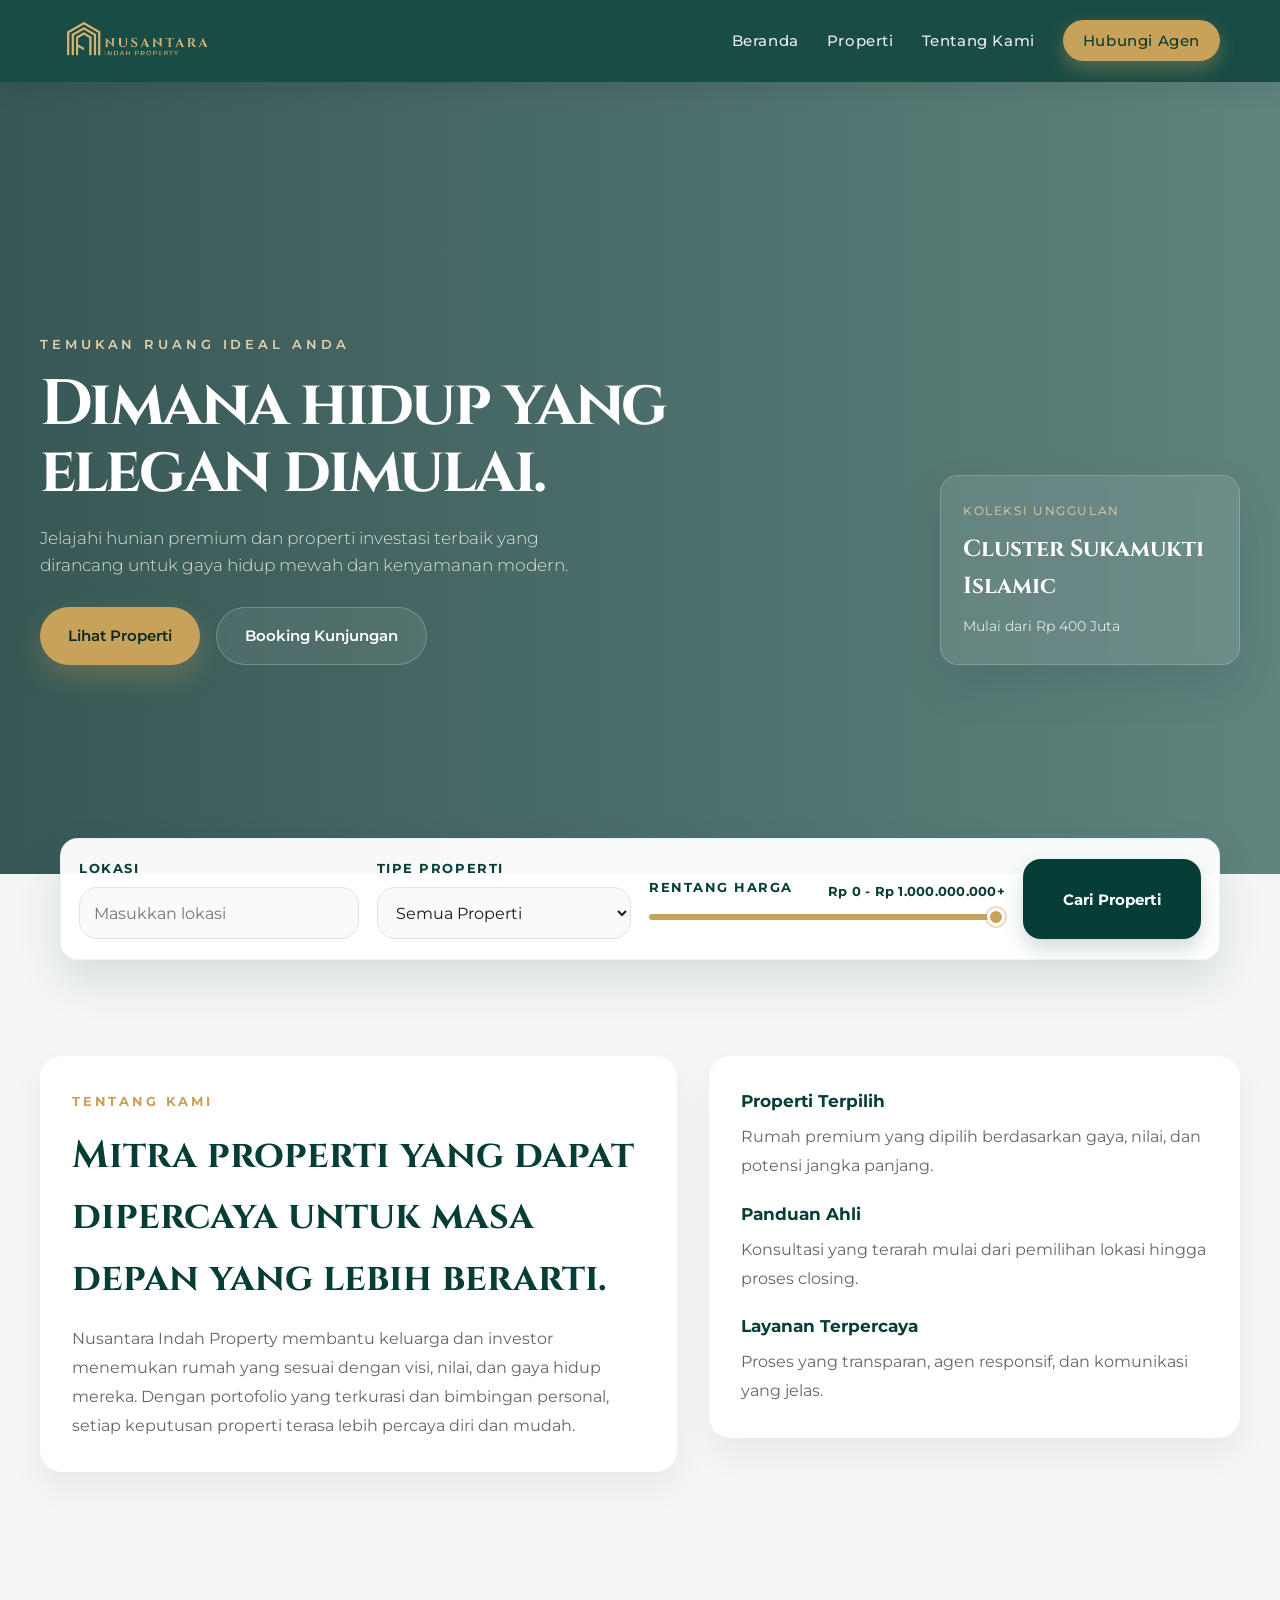
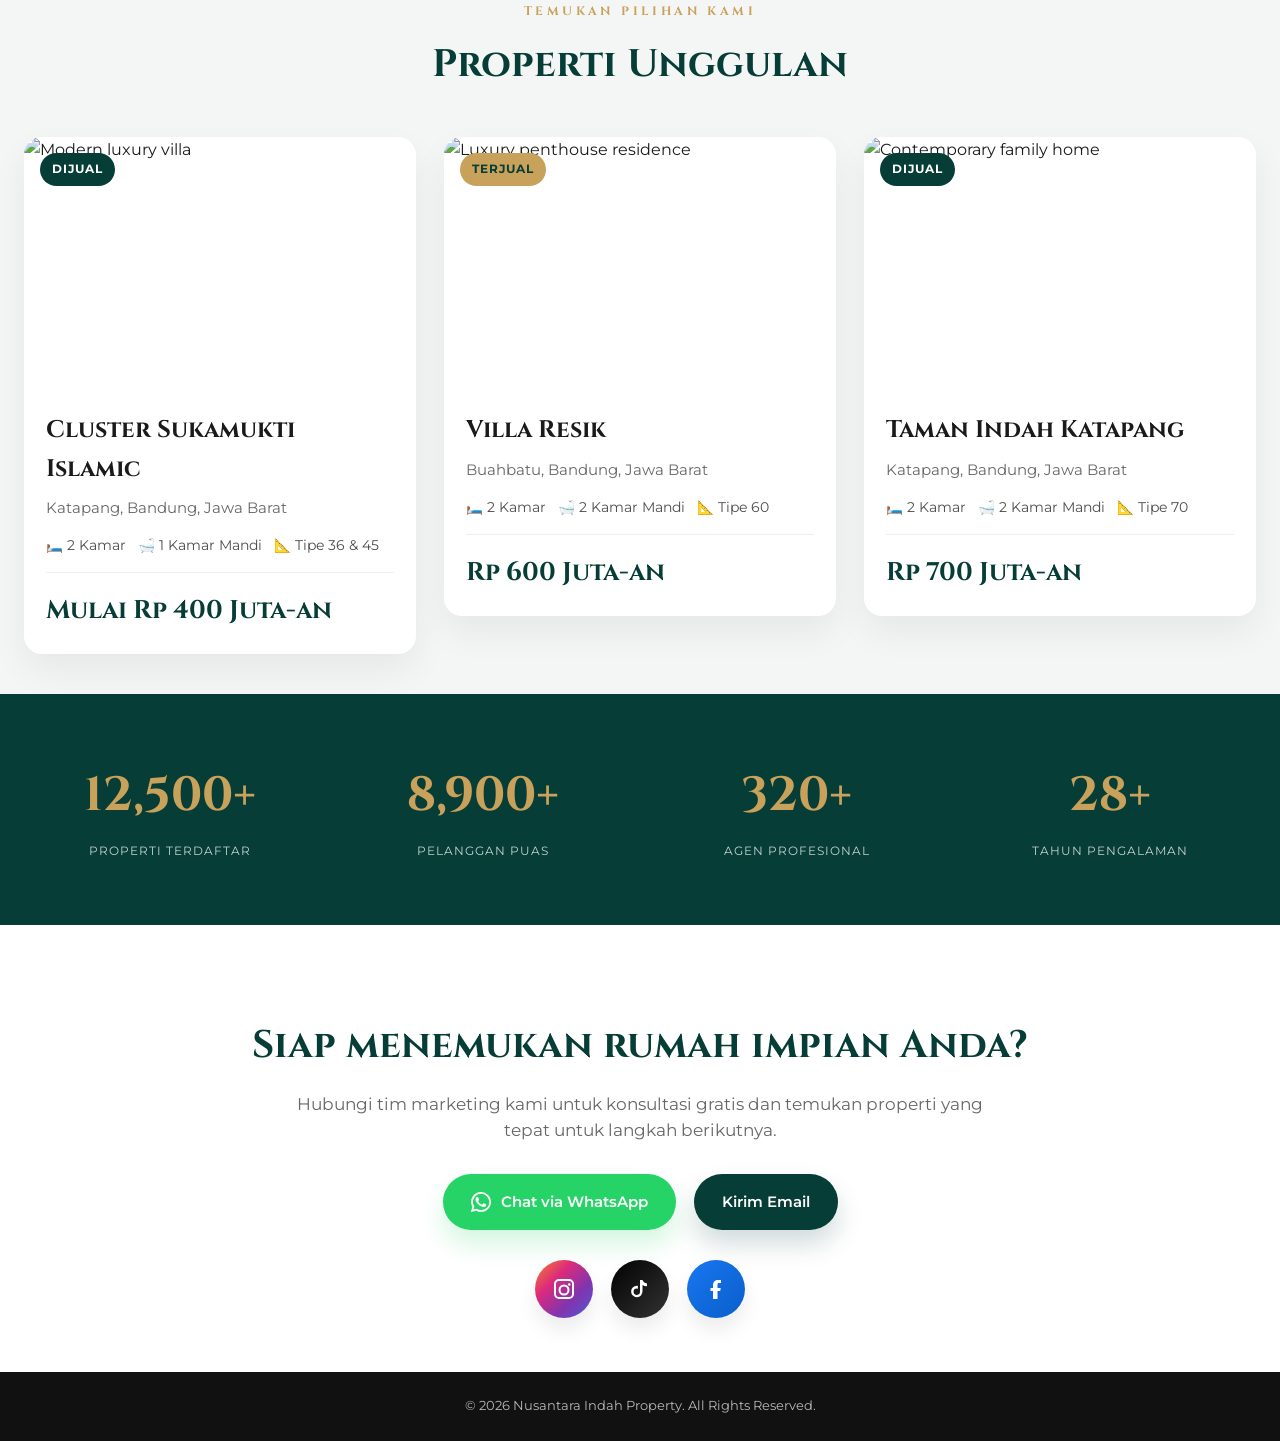
==== index.html @ a28f0937 "update icon logo di bar" ====
<!DOCTYPE html>
<html lang="id">
<head>
    <meta charset="UTF-8">
    <meta name="viewport" content="width=device-width, initial-scale=1.0">
    <meta name="description" content="Nusantara Indah Property menyediakan hunian premium, vila, dan properti investasi yang elegan dan strategis.">
    <title>Nusantara Indah Property</title>
    <link rel="icon" type="image/png" href="images/logo/logo-10.png">
    <link rel="preconnect" href="https://fonts.googleapis.com">
    <link rel="preconnect" href="https://fonts.gstatic.com" crossorigin>
    <link href="https://fonts.googleapis.com/css2?family=Cinzel:wght@500;600;700&family=Montserrat:wght@300;400;500;600;700&display=swap" rel="stylesheet">
    <link rel="stylesheet" href="style.css">
</head>
<body>
    <nav class="navbar">
        <div class="logo-container">
            <a href="index.html" class="nav-logo-link" aria-label="Kembali ke halaman utama">
                <img src="images/logo/logo-06.png" alt="Nusantara Indah Property" class="nav-logo" onerror="this.style.display='none'; document.getElementById('fallback-logo').style.display='inline-block';">
            </a>
            <span id="fallback-logo" class="fallback-logo">NUSANTARA INDAH</span>
        </div>

        <div class="nav-menu">
            <ul class="nav-links">
                <li><a href="#home">Beranda</a></li>
                <li><a href="#catalog">Properti</a></li>
                <li><a href="#about">Tentang Kami</a></li>
                <li><a href="#contact" class="nav-cta">Hubungi Agen</a></li>
            </ul>
        </div>
    </nav>

    <header id="home" class="hero">
        <div class="hero-overlay"></div>
        <div class="hero-inner">
            <div class="hero-content">
                <span class="hero-subtitle">TEMUKAN RUANG IDEAL ANDA</span>
                <h1>Dimana hidup yang elegan dimulai.</h1>
                <p>Jelajahi hunian premium dan properti investasi terbaik yang dirancang untuk gaya hidup mewah dan kenyamanan modern.</p>
                <div class="hero-actions">
                    <a href="#catalog" class="btn-primary">Lihat Properti</a>
                    <a href="#contact" class="btn-secondary">Booking Kunjungan</a>
                </div>
            </div>

            <a class="hero-panel" href="cluster-sukamukti-islamic.html" aria-label="Lihat detail Cluster Sukamukti Islamic">
                <span class="panel-label">Koleksi Unggulan</span>
                <strong>Cluster Sukamukti Islamic</strong>
                <small>Mulai dari Rp 400 Juta</small>
            </a>
        </div>
    </header>

    <div class="search-container">
        <form class="search-box" action="search.html" method="get" aria-label="Form pencarian properti">
            <div class="search-item">
                <label for="location">Lokasi</label>
                <input id="location" name="location" type="text" placeholder="Masukkan lokasi">
            </div>

            <div class="search-item">
                <label for="propertyType">Tipe Properti</label>
                <select id="propertyType" name="propertyType">
                    <option value="Semua Properti">Semua Properti</option>
                    <option value="Cluster Sukamukti Islamic">Cluster Sukamukti Islamic</option>
                    <option value="Villa Resik">Villa Resik</option>
                    <option value="Taman Indah Katapang">Taman Indah Katapang</option>
                </select>
            </div>

            <div class="search-item price-slider-container">
                <div class="price-header">
                    <label for="priceRange">Rentang Harga</label>
                    <span id="price-output">Rp 0 - Rp 1.000.000.000+</span>
                </div>
                <input type="range" id="priceRange" name="maxPrice" min="0" max="1000000000" step="50000000" value="1000000000" class="slider">
            </div>

            <button type="submit" class="btn-search">Cari Properti</button>
        </form>
    </div>

    <section id="about" class="about-section">
        <div class="about-content">
            <div class="about-copy">
                <span class="section-tag">TENTANG KAMI</span>
                <h2>Mitra properti yang dapat dipercaya untuk masa depan yang lebih berarti.</h2>
                <p>Nusantara Indah Property membantu keluarga dan investor menemukan rumah yang sesuai dengan visi, nilai, dan gaya hidup mereka. Dengan portofolio yang terkurasi dan bimbingan personal, setiap keputusan properti terasa lebih percaya diri dan mudah.</p>
            </div>
            <div class="about-points">
                <div>
                    <strong>Properti Terpilih</strong>
                    <p>Rumah premium yang dipilih berdasarkan gaya, nilai, dan potensi jangka panjang.</p>
                </div>
                <div>
                    <strong>Panduan Ahli</strong>
                    <p>Konsultasi yang terarah mulai dari pemilihan lokasi hingga proses closing.</p>
                </div>
                <div>
                    <strong>Layanan Terpercaya</strong>
                    <p>Proses yang transparan, agen responsif, dan komunikasi yang jelas.</p>
                </div>
            </div>
        </div>
    </section>

    <section id="catalog" class="listings-section">
        <div class="section-header">
            <h3>TEMUKAN PILIHAN KAMI</h3>
            <h2>Properti Unggulan</h2>
        </div>

        <div class="property-grid">
            <a class="property-card-link" href="cluster-sukamukti-islamic.html" aria-label="Lihat detail Cluster Sukamukti Islamic">
                <article class="property-card">
                <div class="card-img-wrapper">
                    <span class="badge sale">DIJUAL</span>
                    <img src="https://images.unsplash.com/photo-1600596542815-ffad4c1539a9?auto=format&fit=crop&w=800&q=80" alt="Modern luxury villa">
                </div>
                <div class="card-body">
                    <h4>Cluster Sukamukti Islamic</h4>
                    <p class="location">Katapang, Bandung, Jawa Barat</p>
                    <div class="facilities">
                        <span>🛏️ 2 Kamar</span>
                        <span>🛁 1 Kamar Mandi</span>
                        <span>📐 Tipe 36 &amp; 45</span>
                    </div>
                    <div class="price">Mulai Rp 400 Juta-an</div>
                    </div>
                </article>
            </a>

            <a class="property-card-link" href="villa-resik.html" aria-label="Lihat detail Villa Resik">
                <article class="property-card">
                <div class="card-img-wrapper">
                    <span class="badge rent">TERJUAL</span>
                    <img src="https://images.unsplash.com/photo-1600607687939-ce8a6c25118c?auto=format&fit=crop&w=800&q=80" alt="Luxury penthouse residence">
                </div>
                <div class="card-body">
                    <h4>Villa Resik</h4>
                    <p class="location">Buahbatu, Bandung, Jawa Barat</p>
                    <div class="facilities">
                        <span>🛏️ 2 Kamar</span>
                        <span>🛁 2 Kamar Mandi</span>
                        <span>📐 Tipe 60</span>
                    </div>
                    <div class="price">Rp 600 Juta-an</div>
                    </div>
                </article>
            </a>

            <a class="property-card-link" href="taman-indah-katapang.html" aria-label="Lihat detail Taman Indah Katapang">
                <article class="property-card">
                <div class="card-img-wrapper">
                    <span class="badge sale">DIJUAL</span>
                    <img src="https://images.unsplash.com/photo-1600585154340-be6161a56a0c?auto=format&fit=crop&w=800&q=80" alt="Contemporary family home">
                </div>
                <div class="card-body">
                    <h4>Taman Indah Katapang</h4>
                    <p class="location">Katapang, Bandung, Jawa Barat</p>
                    <div class="facilities">
                        <span>🛏️ 2 Kamar</span>
                        <span>🛁 2 Kamar Mandi</span>
                        <span>📐 Tipe 70</span>
                    </div>
                    <div class="price">Rp 700 Juta-an</div>
                    </div>
                </article>
            </a>
        </div>
    </section>

    <section class="stats-section">
        <div class="stat-box">
            <h2>12,500+</h2>
            <p>Properti Terdaftar</p>
        </div>
        <div class="stat-box">
            <h2>8,900+</h2>
            <p>Pelanggan Puas</p>
        </div>
        <div class="stat-box">
            <h2>320+</h2>
            <p>Agen Profesional</p>
        </div>
        <div class="stat-box">
            <h2>28+</h2>
            <p>Tahun Pengalaman</p>
        </div>
    </section>

    <section id="contact" class="contact-section">
        <h2>Siap menemukan rumah impian Anda?</h2>
        <p>Hubungi tim marketing kami untuk konsultasi gratis dan temukan properti yang tepat untuk langkah berikutnya.</p>
        <div class="contact-buttons">
            <a href="https://wa.me/6285121186505" target="_blank" rel="noreferrer" class="btn-wa"><svg viewBox="0 0 24 24" aria-hidden="true"><path d="M20.5 3.5A11.9 11.9 0 0 0 12 0C5.4 0 .1 5.3.1 11.9c0 2.1.5 4.1 1.5 5.9L0 24l6.3-1.6a11.9 11.9 0 0 0 5.7 1.4h.1c6.6 0 11.9-5.3 11.9-11.9 0-3.2-1.2-6.2-3.5-8.4zM12.1 21.8c-1.8 0-3.5-.5-5-1.4l-.4-.2-3.7.9 1-3.6-.2-.4a9.8 9.8 0 1 1 8.3 4.7zm5.4-7.3c-.3-.2-1.8-.9-2.1-1s-.5-.2-.7.2c-.2.3-.8 1-1 1.2-.2.2-.4.2-.7.1-.3-.2-1.3-.5-2.5-1.6-.9-.8-1.6-1.8-1.8-2.1-.2-.3 0-.5.2-.7l.5-.6c.2-.2.2-.4.3-.6 0-.2 0-.4-.1-.6-.1-.2-.7-1.7-.9-2.3-.2-.6-.5-.5-.7-.5h-.6c-.2 0-.6.1-.9.4-.3.3-1.1 1.1-1.1 2.6 0 1.5 1.1 3 1.2 3.2.2.2 2.2 3.4 5.4 4.8.8.3 1.4.5 1.9.7.8.2 1.5.2 2.1.1.7-.1 1.8-.7 2-1.4.2-.7.2-1.3.1-1.4-.1-.1-.3-.2-.6-.4z"/></svg>Chat via WhatsApp</a>
            <a href="mailto:nusantaraindahproperty@gmail.com" class="btn-email">Kirim Email</a>
        </div>
    </section>

    <section class="social-section" aria-label="Media sosial">
        <div class="social-links">
            <a href="https://www.instagram.com/nusantaraindahproperty" target="_blank" rel="noreferrer" class="social-link instagram" aria-label="Instagram">
                <svg viewBox="0 0 24 24" aria-hidden="true"><path d="M7 2h10a5 5 0 0 1 5 5v10a5 5 0 0 1-5 5H7a5 5 0 0 1-5-5V7a5 5 0 0 1 5-5zm0 2a3 3 0 0 0-3 3v10a3 3 0 0 0 3 3h10a3 3 0 0 0 3-3V7a3 3 0 0 0-3-3H7zm5 3.5A5.5 5.5 0 1 1 6.5 13 5.5 5.5 0 0 1 12 7.5zm0 2A3.5 3.5 0 1 0 15.5 13 3.5 3.5 0 0 0 12 9.5zm5.25-3.25a1.25 1.25 0 1 1-1.25 1.25 1.25 1.25 0 0 1 1.25-1.25z"/></svg>
            </a>
            <a href="https://www.tiktok.com/@nusantaraindahproperty" target="_blank" rel="noreferrer" class="social-link tiktok" aria-label="TikTok">
                <svg viewBox="0 0 24 24" aria-hidden="true"><path d="M14.5 3c.8 2 2.3 3.2 4.5 3.5v2.7a7.4 7.4 0 0 1-4.5-1.3v6.4A5.7 5.7 0 1 1 8.8 8.8c.4 0 .8 0 1.1.1v2.8a3.2 3.2 0 0 0-1.1-.2 3.2 3.2 0 1 0 3.2 3.1V3h2.5z"/></svg>
            </a>
            <a href="https://www.facebook.com/share/1FEMa37atR/?mibextid=wwXIfr" target="_blank" rel="noreferrer" class="social-link facebook" aria-label="Facebook">
                <svg viewBox="0 0 24 24" aria-hidden="true"><path d="M13.5 22v-8h2.7l.5-3h-3.2V7.5c0-.9.3-1.5 1.6-1.5H17V3.1c-.4-.1-1.6-.2-3-.2-3 0-5 1.8-5 5.1V11H6.5v3h2.5v8h4.5z"/></svg>
            </a>
        </div>
    </section>

    <footer>
        <p>&copy; 2026 Nusantara Indah Property. All Rights Reserved.</p>
    </footer>

    <script>
        const priceRange = document.getElementById('priceRange');
        const priceOutput = document.getElementById('price-output');

        const formatRupiah = (value) => new Intl.NumberFormat('id-ID', {
            style: 'currency',
            currency: 'IDR',
            maximumFractionDigits: 0
        }).format(value);

        const updatePriceRange = () => {
            const minValue = Number(priceRange.min);
            const currentValue = Number(priceRange.value);
            priceOutput.textContent = `${formatRupiah(minValue)} - ${formatRupiah(currentValue)}+`;
        };

        priceRange.addEventListener('input', updatePriceRange);
        updatePriceRange();
    </script>
</body>
</html>
---- style.css ----
:root {
    --gold: #c8a15a;
    --gold-soft: #e5d2a8;
    --green: #063d36;
    --green-deep: #022b28;
    --white: #ffffff;
    --off-white: #f4f6f5;
    --black: #1a1a1a;
    --gray: #666666;
    --control-radius: 18px;
    --shadow-soft: 0 20px 45px rgba(6, 61, 54, 0.12);
}

* {
    margin: 0;
    padding: 0;
    box-sizing: border-box;
    scroll-behavior: smooth;
}

body {
    font-family: 'Montserrat', sans-serif;
    background: var(--off-white);
    color: var(--black);
    line-height: 1.6;
}

img {
    max-width: 100%;
    display: block;
}

a {
    text-decoration: none;
}

h1, h2, h3, h4 {
    font-family: 'Cinzel', serif;
}

.navbar {
    position: sticky;
    top: 0;
    z-index: 1000;
    display: flex;
    align-items: center;
    justify-content: space-between;
    padding: 18px 60px;
    background: rgba(6, 61, 54, 0.92);
    backdrop-filter: blur(10px);
    box-shadow: 0 8px 24px rgba(0, 0, 0, 0.08);
}

.logo-container {
    display: flex;
    align-items: center;
    gap: 12px;
}

.nav-logo-link {
    display: inline-flex;
    align-items: center;
    border-radius: 8px;
    transition: opacity 0.25s ease, transform 0.25s ease;
}

.nav-logo-link:hover,
.nav-logo-link:focus-visible {
    opacity: 0.86;
    transform: translateY(-1px);
}

.nav-logo {
    height: 46px;
    width: auto;
    object-fit: contain;
}

.fallback-logo {
    display: none;
    color: var(--gold);
    font-family: 'Cinzel', serif;
    font-weight: 700;
    font-size: 20px;
    letter-spacing: 0.08em;
}

.nav-links {
    display: flex;
    align-items: center;
    gap: 28px;
    list-style: none;
}

.nav-links a {
    color: rgba(255, 255, 255, 0.9);
    font-size: 15px;
    font-weight: 500;
    letter-spacing: 0.04em;
    transition: color 0.25s ease;
}

.nav-links a:hover {
    color: var(--gold-soft);
}

.nav-cta {
    padding: 11px 20px;
    border-radius: 999px;
    background: var(--gold);
    color: var(--green) !important;
    font-weight: 700;
    box-shadow: 0 8px 18px rgba(200, 161, 90, 0.35);
}

.hero {
    position: relative;
    min-height: 88vh;
    display: flex;
    align-items: center;
    justify-content: center;
    background-image: url('https://images.unsplash.com/photo-1600585154340-be6161a56a0c?auto=format&fit=crop&w=2000&q=80');
    background-size: cover;
    background-position: center;
}

.hero-overlay {
    position: absolute;
    inset: 0;
    background: linear-gradient(90deg, rgba(2, 43, 40, 0.78) 0%, rgba(6, 61, 54, 0.62) 100%);
}

.hero-inner {
    position: relative;
    z-index: 1;
    width: min(1200px, calc(100% - 40px));
    display: grid;
    grid-template-columns: 1.4fr 0.6fr;
    gap: 32px;
    align-items: end;
    padding: 90px 0 50px;
}

.hero-content {
    color: var(--white);
    max-width: 680px;
    text-align: left;
}

.hero-subtitle {
    display: inline-block;
    margin-bottom: 18px;
    color: var(--gold-soft);
    font-size: 13px;
    letter-spacing: 0.3em;
    font-weight: 600;
}

.hero-content h1 {
    margin-bottom: 18px;
    font-size: clamp(2.9rem, 5vw, 5rem);
    line-height: 1.05;
    letter-spacing: -0.04em;
}

.hero-content p {
    max-width: 570px;
    color: rgba(255, 255, 255, 0.8);
    font-size: 1.06rem;
    font-weight: 300;
}

.hero-actions {
    display: flex;
    flex-wrap: wrap;
    gap: 16px;
    margin-top: 28px;
}

.btn-primary,
.btn-secondary,
.btn-search,
.btn-wa,
.btn-email {
    display: inline-flex;
    align-items: center;
    justify-content: center;
    border-radius: 999px;
    font-weight: 600;
    transition: transform 0.25s ease, box-shadow 0.25s ease, background 0.25s ease;
}

.btn-primary,
.btn-secondary {
    padding: 16px 28px;
    font-size: 0.96rem;
}

.btn-primary {
    background: var(--gold);
    color: var(--green-deep);
    box-shadow: 0 12px 28px rgba(200, 161, 90, 0.28);
}

.btn-secondary {
    background: rgba(255, 255, 255, 0.08);
    color: var(--white);
    border: 1px solid rgba(255, 255, 255, 0.22);
}

.btn-primary:hover,
.btn-secondary:hover,
.btn-search:hover,
.btn-wa:hover,
.btn-email:hover {
    transform: translateY(-2px);
}

.hero-panel {
    justify-self: end;
    width: min(100%, 300px);
    padding: 26px 22px;
    border: 1px solid rgba(255, 255, 255, 0.18);
    background: rgba(255, 255, 255, 0.09);
    backdrop-filter: blur(8px);
    border-radius: 18px;
    color: var(--white);
    box-shadow: var(--shadow-soft);
    transition: transform 0.25s ease, background 0.25s ease, border-color 0.25s ease;
}

.hero-panel:hover,
.hero-panel:focus-visible {
    transform: translateY(-4px);
    background: rgba(255, 255, 255, 0.15);
    border-color: rgba(229, 210, 168, 0.55);
}

.panel-label {
    display: block;
    margin-bottom: 10px;
    color: var(--gold-soft);
    letter-spacing: 0.14em;
    font-size: 0.72rem;
    text-transform: uppercase;
}

.hero-panel strong {
    display: block;
    font-size: 1.45rem;
    margin-bottom: 8px;
    font-family: 'Cinzel', serif;
}

.hero-panel small {
    color: rgba(255, 255, 255, 0.8);
    font-size: 0.9rem;
}

.search-container {
    position: relative;
    z-index: 20;
    max-width: 1200px;
    margin: -36px auto 0;
    padding: 0 20px;
}

.search-box {
    display: grid;
    grid-template-columns: minmax(0, 1.1fr) minmax(0, 1fr) minmax(0, 1.4fr) minmax(150px, 0.7fr);
    gap: 18px;
    align-items: stretch;
    width: 100%;
    padding: 20px 18px;
    background: rgba(255, 255, 255, 0.96);
    border: 1px solid rgba(6, 61, 54, 0.06);
    border-radius: var(--control-radius);
    box-shadow: var(--shadow-soft);
}

.about-section {
    padding: 96px 24px 30px;
}

.about-content {
    max-width: 1200px;
    margin: 0 auto;
    display: grid;
    grid-template-columns: 1.2fr 1fr;
    gap: 32px;
    align-items: start;
}

.about-copy,
.about-points {
    background: var(--white);
    border-radius: 22px;
    box-shadow: 0 16px 36px rgba(17, 17, 17, 0.05);
    padding: 32px;
}

.section-tag {
    display: inline-block;
    margin-bottom: 12px;
    color: var(--gold);
    font-size: 0.8rem;
    font-weight: 700;
    letter-spacing: 0.22em;
}

.about-copy h2 {
    color: var(--green);
    font-size: clamp(2rem, 3vw, 3rem);
    margin-bottom: 16px;
}

.about-copy p,
.about-points p {
    color: var(--gray);
    line-height: 1.8;
}

.about-points {
    display: grid;
    gap: 20px;
}

.about-points strong {
    display: block;
    margin-bottom: 8px;
    color: var(--green);
    font-size: 1.05rem;
}

.search-item {
    min-width: 0;
    width: 100%;
    display: flex;
    flex-direction: column;
    justify-content: flex-end;
}

.search-item label {
    display: block;
    margin-bottom: 8px;
    color: var(--green);
    font-size: 0.8rem;
    font-weight: 700;
    letter-spacing: 0.12em;
    text-transform: uppercase;
}

.search-item input,
.search-item select {
    width: 100%;
    height: 52px;
    padding: 14px 14px;
    border: 1px solid #dfe5e4;
    border-radius: var(--control-radius);
    background: #fafafa;
    font-family: 'Montserrat', sans-serif;
    font-size: 1rem;
    color: var(--black);
    outline: none;
    transition: border-color 0.2s ease, box-shadow 0.2s ease;
}

.search-item input:focus,
.search-item select:focus {
    border-color: rgba(6, 61, 54, 0.5);
    box-shadow: 0 0 0 4px rgba(6, 61, 54, 0.06);
}

.btn-search {
    border: none;
    align-self: stretch;
    min-height: 52px;
    height: 100%;
    width: 100%;
    padding: 15px 24px;
    font-family: 'Montserrat', sans-serif;
    font-size: 0.95rem;
    font-weight: 700;
    border-radius: var(--control-radius);
    background: var(--green);
    color: var(--white);
    cursor: pointer;
    box-shadow: 0 10px 20px rgba(6, 61, 54, 0.18);
}

.price-slider-container {
    display: flex;
    flex-direction: column;
    justify-content: center;
}

.price-header {
    display: flex;
    align-items: center;
    justify-content: space-between;
    gap: 14px;
    margin-bottom: 8px;
}

#price-output {
    color: var(--green);
    font-size: 0.8rem;
    font-weight: 700;
    letter-spacing: 0.02em;
}

.search-item input.slider {
    -webkit-appearance: none;
    appearance: none;
    width: 100%;
    height: 6px;
    padding: 0;
    border: 0;
    border-radius: 999px;
    background: linear-gradient(90deg, var(--gold) 0%, var(--gold) 100%);
    outline: none;
}

.slider::-webkit-slider-thumb {
    -webkit-appearance: none;
    appearance: none;
    width: 18px;
    height: 18px;
    border-radius: 50%;
    background: var(--gold);
    border: 3px solid var(--white);
    box-shadow: 0 0 0 2px rgba(200, 161, 90, 0.35);
    cursor: pointer;
}

.listings-section {
    max-width: 1280px;
    margin: 0 auto;
    padding: 100px 24px 40px;
}

.section-header {
    text-align: center;
    margin-bottom: 42px;
}

.section-header h3 {
    margin-bottom: 12px;
    color: var(--gold);
    font-size: 0.76rem;
    letter-spacing: 0.28em;
}

.section-header h2 {
    color: var(--green);
    font-size: clamp(2rem, 3vw, 3rem);
}

.property-grid {
    display: grid;
    grid-template-columns: repeat(auto-fit, minmax(300px, 1fr));
    gap: 28px;
}

.property-card-link {
    display: block;
    color: inherit;
}

.property-card {
    overflow: hidden;
    background: var(--white);
    border-radius: 18px;
    box-shadow: 0 16px 36px rgba(17, 17, 17, 0.06);
    transition: transform 0.25s ease, box-shadow 0.25s ease;
}

.property-card:hover {
    transform: translateY(-6px);
    box-shadow: 0 24px 42px rgba(17, 17, 17, 0.1);
}

.card-img-wrapper {
    position: relative;
    height: 250px;
}

.card-img-wrapper img {
    width: 100%;
    height: 100%;
    object-fit: cover;
}

.badge {
    position: absolute;
    top: 16px;
    left: 16px;
    z-index: 2;
    padding: 7px 12px;
    border-radius: 999px;
    font-size: 0.72rem;
    font-weight: 700;
    letter-spacing: 0.09em;
    text-transform: uppercase;
}

.badge.sale {
    background: var(--green);
    color: var(--white);
}

.badge.rent {
    background: var(--gold);
    color: var(--green);
}

.card-body {
    padding: 24px 22px 22px;
}

.card-body h4 {
    margin-bottom: 8px;
    font-size: 1.5rem;
    color: var(--black);
}

.location {
    margin-bottom: 14px;
    color: var(--gray);
    font-size: 0.95rem;
}

.detail-location a {
    color: var(--green);
    font-weight: 600;
    text-decoration: underline;
    text-underline-offset: 3px;
}

.detail-actions .secondary {
    display: none;
}

.detail-back-top {
    display: inline-flex;
    align-items: center;
    margin-bottom: 28px;
    padding: 10px 16px;
    border: 1px solid rgba(6, 61, 54, 0.18);
    border-radius: var(--control-radius);
    color: var(--green);
    font-size: 0.84rem;
    font-weight: 700;
    transition: background 0.25s ease, color 0.25s ease, transform 0.25s ease;
}

.detail-back-top:hover,
.detail-back-top:focus-visible {
    background: var(--green);
    color: var(--white);
    transform: translateY(-2px);
}

.facilities {
    display: flex;
    flex-wrap: wrap;
    gap: 12px;
    padding-bottom: 16px;
    border-bottom: 1px solid #edf0ef;
    margin-bottom: 18px;
    color: #4d4d4d;
    font-size: 0.86rem;
}

.price {
    font-family: 'Cinzel', serif;
    font-size: 1.6rem;
    color: var(--green);
    font-weight: 700;
}

.price small {
    font-family: 'Montserrat', sans-serif;
    font-size: 0.75rem;
    font-weight: 500;
    color: var(--gray);
}

.stats-section {
    display: grid;
    grid-template-columns: repeat(auto-fit, minmax(180px, 1fr));
    gap: 22px;
    background: var(--green);
    color: var(--white);
    padding: 64px 24px;
    text-align: center;
}

.stat-box h2 {
    margin-bottom: 6px;
    color: var(--gold);
    font-size: clamp(2rem, 4vw, 3rem);
}

.stat-box p {
    color: rgba(255, 255, 255, 0.76);
    text-transform: uppercase;
    letter-spacing: 0.08em;
    font-size: 0.78rem;
}

.contact-section {
    background: var(--white);
    padding: 90px 24px 30px;
    text-align: center;
}

.contact-section h2 {
    margin-bottom: 14px;
    color: var(--green);
    font-size: clamp(2rem, 3vw, 3rem);
}

.contact-section p {
    max-width: 700px;
    margin: 0 auto 30px;
    color: var(--gray);
    font-size: 1.04rem;
}

.contact-buttons {
    display: flex;
    justify-content: center;
    flex-wrap: wrap;
    gap: 18px;
}

.btn-wa,
.btn-email {
    padding: 16px 28px;
    font-size: 0.96rem;
    color: var(--white);
}

.btn-wa {
    gap: 10px;
    background: #25d366 !important;
    border-radius: 999px;
    padding: 16px 28px;
}

.btn-wa svg {
    width: 20px;
    height: 20px;
    fill: currentColor;
    flex: 0 0 auto;
}

.btn-wa {
    background: #25d366;
    box-shadow: 0 14px 26px rgba(37, 211, 102, 0.2);
}

.btn-email {
    background: var(--green);
    box-shadow: 0 14px 26px rgba(6, 61, 54, 0.18);
}

.social-section {
    background: var(--white);
    padding: 0 24px 54px;
}

.social-links {
    display: flex;
    justify-content: center;
    align-items: center;
    gap: 18px;
    flex-wrap: wrap;
}

.social-link {
    display: inline-flex;
    align-items: center;
    justify-content: center;
    width: 58px;
    height: 58px;
    border-radius: 50%;
    color: var(--white);
    transition: transform 0.25s ease, box-shadow 0.25s ease;
    box-shadow: 0 12px 20px rgba(17, 17, 17, 0.08);
}

.social-link:hover {
    transform: translateY(-2px);
}

.social-link svg {
    width: 24px;
    height: 24px;
    fill: currentColor;
}

.social-link.instagram {
    background: linear-gradient(135deg, #f58529, #dd2a7b, #8134af, #515bd4);
}

.social-link.tiktok {
    background: linear-gradient(135deg, #010101, #333333);
}

.social-link.facebook {
    background: linear-gradient(135deg, #1877f2, #0a5ec9);
}

footer {
    background: #111111;
    color: rgba(255, 255, 255, 0.7);
    text-align: center;
    padding: 24px 20px;
    font-size: 0.8rem;
}

@media (max-width: 900px) {
    .navbar {
        padding: 16px 24px;
    }

    .nav-links {
        gap: 18px;
    }

    .hero-inner,
    .about-content {
        grid-template-columns: 1fr;
        align-items: center;
        text-align: center;
    }

    .hero-content,
    .about-copy {
        text-align: center;
        margin: 0 auto;
    }

    .hero-content p {
        margin: 0 auto;
    }

    .hero-actions {
        justify-content: center;
    }

    .hero-panel {
        justify-self: center;
    }

    .search-box {
        grid-template-columns: repeat(2, minmax(0, 1fr));
    }

    .search-box .btn-search {
        grid-column: 1 / -1;
    }
}

@media (max-width: 620px) {
    .navbar {
        flex-direction: column;
        gap: 14px;
        padding-top: 18px;
        padding-bottom: 18px;
    }

    .nav-links {
        flex-wrap: wrap;
        justify-content: center;
    }

    .hero {
        min-height: 78vh;
    }

    .hero-content h1 {
        line-height: 1.12;
    }

    .search-box {
        grid-template-columns: 1fr;
    }

    .contact-buttons {
        flex-direction: column;
        align-items: center;
    }

    .btn-wa,
    .btn-email,
    .btn-primary,
    .btn-secondary,
    .btn-search {
        width: 100%;
    }
}
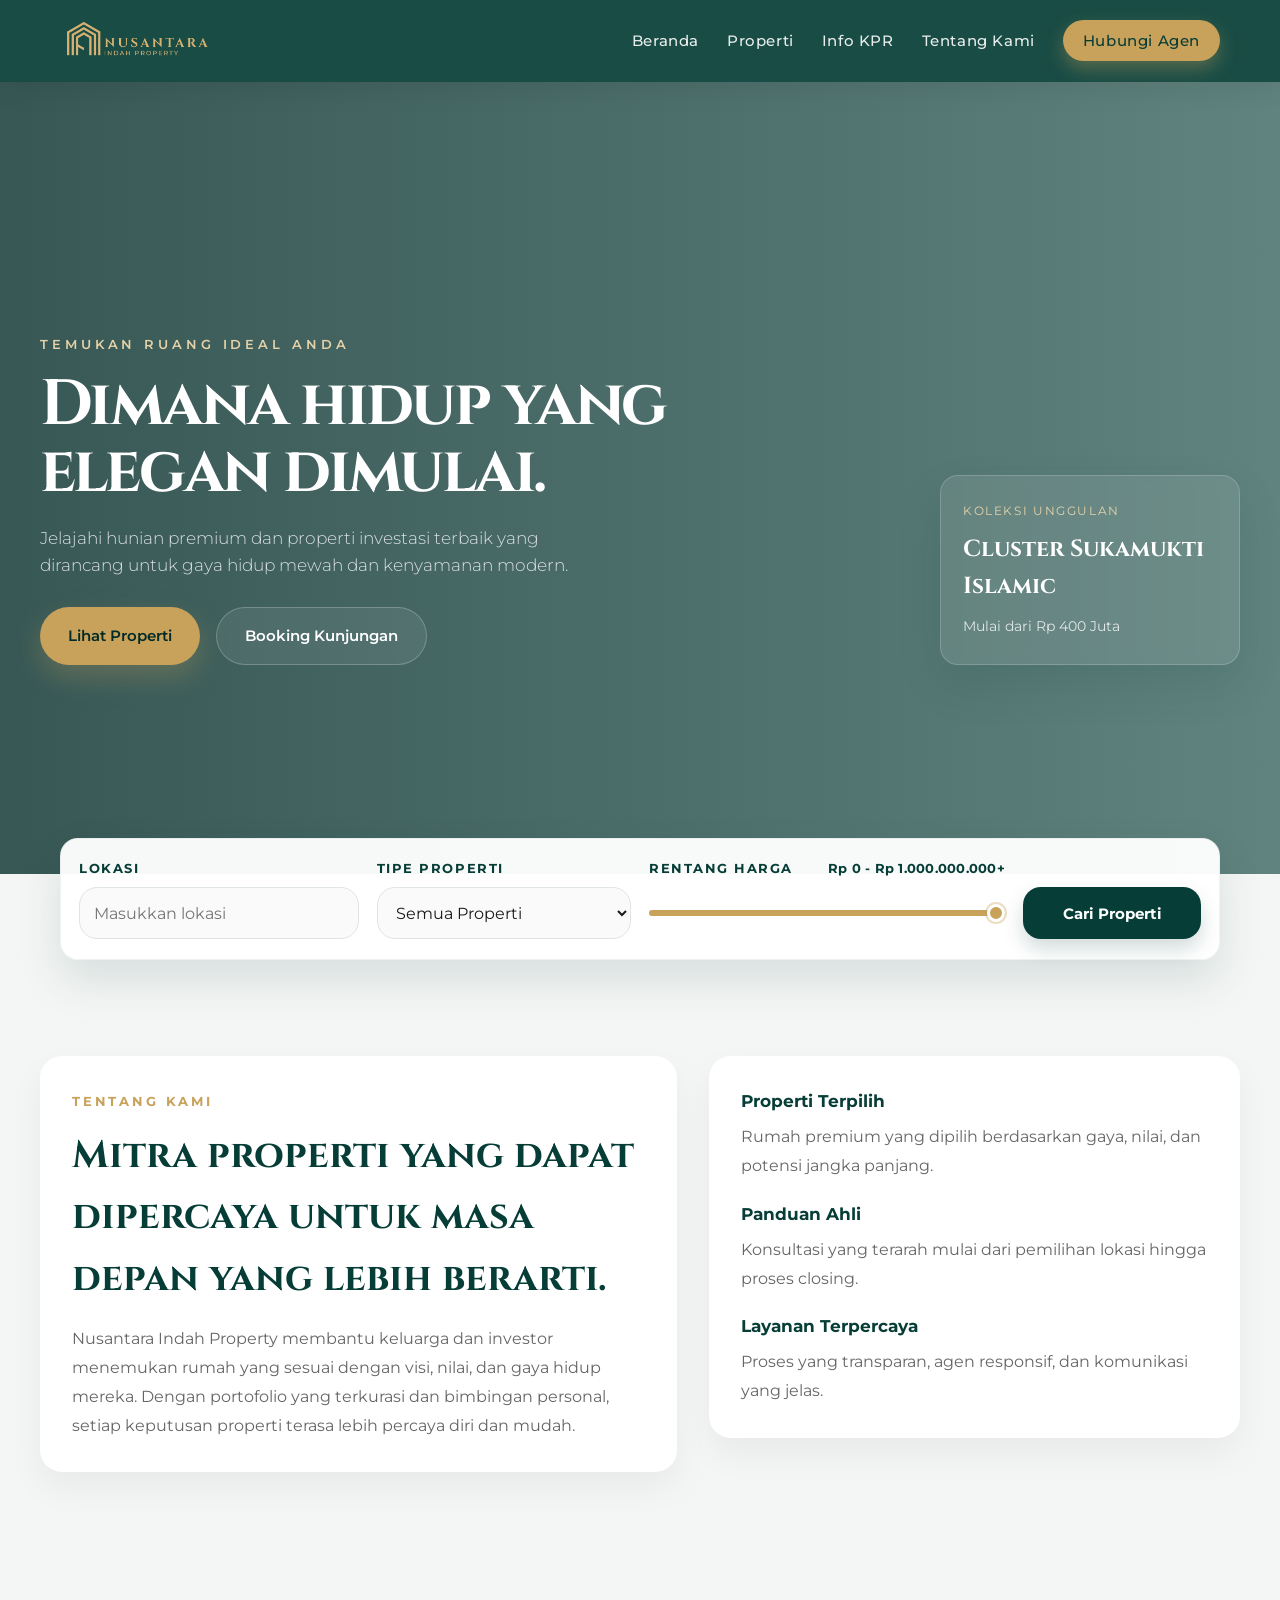
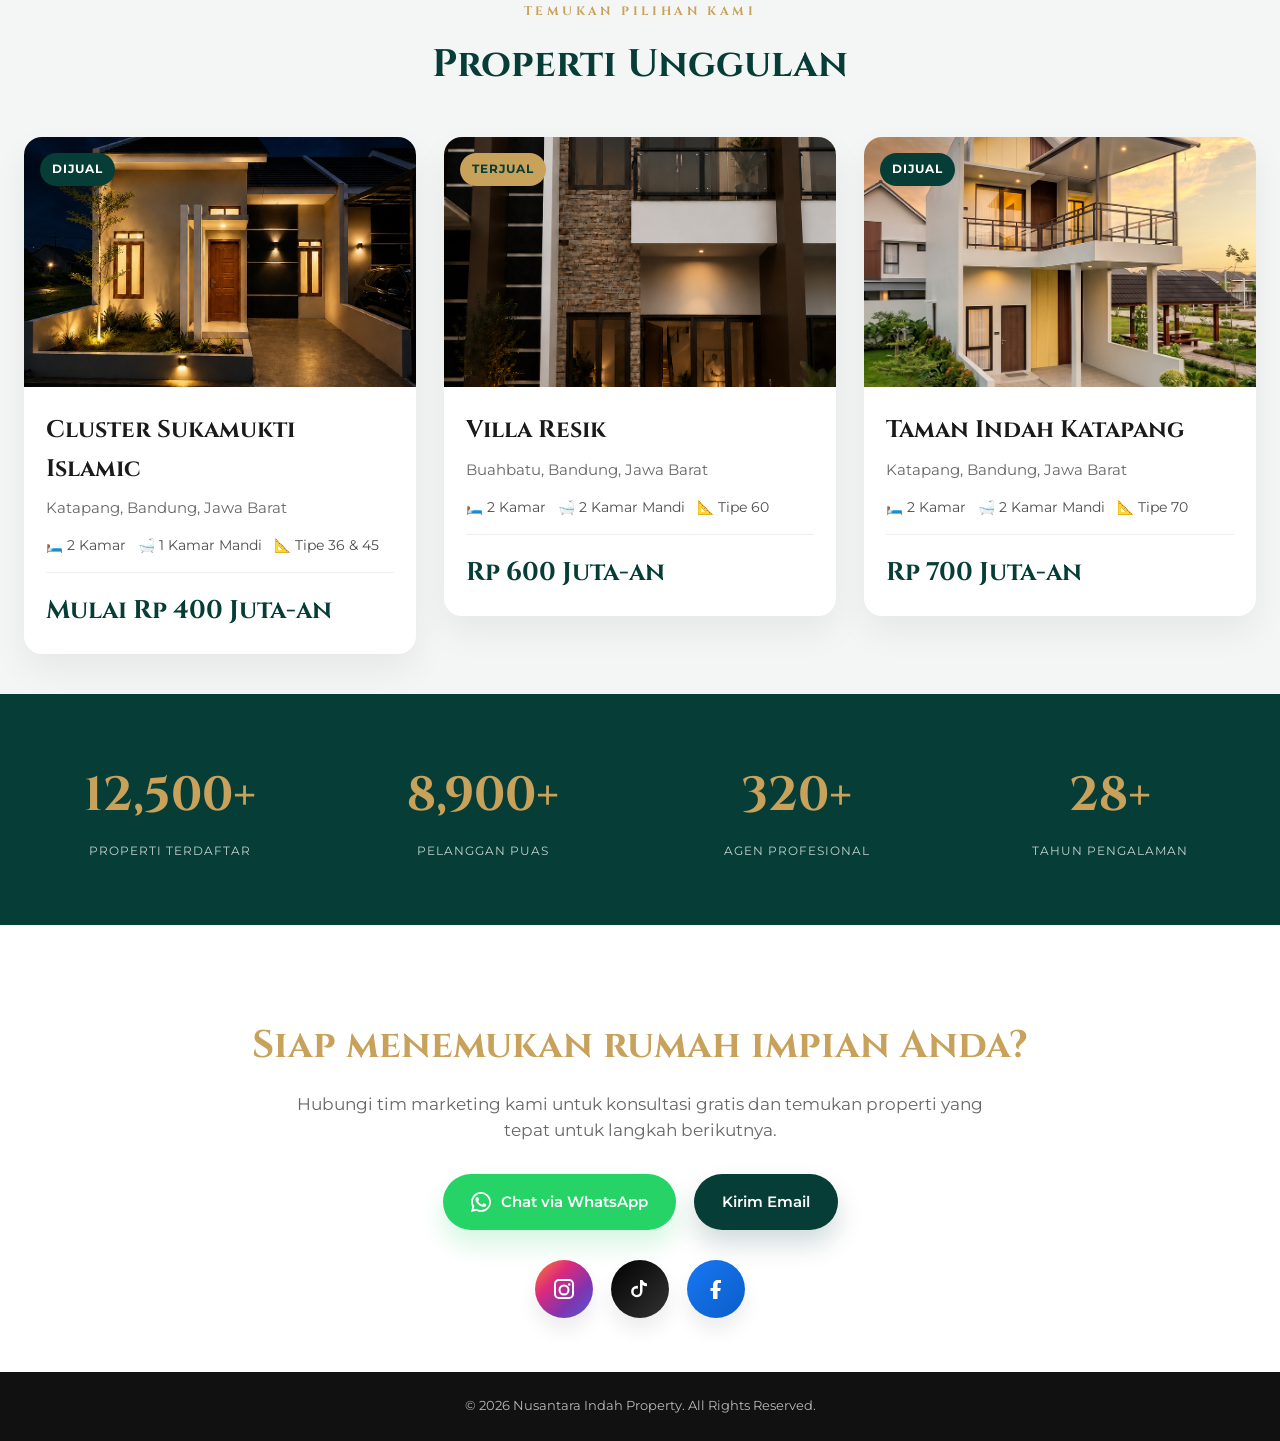
==== commit f1c7abcd: "big update" ====
--- a/index.html
+++ b/index.html
@@ -4,8 +4,14 @@
     <meta charset="UTF-8">
     <meta name="viewport" content="width=device-width, initial-scale=1.0">
     <meta name="description" content="Nusantara Indah Property menyediakan hunian premium, vila, dan properti investasi yang elegan dan strategis.">
+    <meta property="og:title" content="Nusantara Indah Property">
+    <meta property="og:description" content="Nusantara Indah Property menyediakan hunian premium, vila, dan properti investasi yang elegan dan strategis.">
+    <meta property="og:image" content="https://images.unsplash.com/photo-1600585154340-be6161a56a0c?auto=format&fit=crop&w=1200&q=80">
+    <meta property="og:type" content="website">
     <title>Nusantara Indah Property</title>
-    <link rel="icon" type="image/png" href="images/logo/logo-10.png">
+    <link rel="icon" type="image/png" sizes="32x32" href="images/logo/logo-10-32.png?v=4">
+    <link rel="icon" type="image/png" sizes="512x512" href="images/logo/logo-10.png?v=4">
+    <link rel="apple-touch-icon" sizes="180x180" href="images/logo/logo-10-180.png?v=4">
     <link rel="preconnect" href="https://fonts.googleapis.com">
     <link rel="preconnect" href="https://fonts.gstatic.com" crossorigin>
     <link href="https://fonts.googleapis.com/css2?family=Cinzel:wght@500;600;700&family=Montserrat:wght@300;400;500;600;700&display=swap" rel="stylesheet">
@@ -24,6 +30,7 @@
             <ul class="nav-links">
                 <li><a href="#home">Beranda</a></li>
                 <li><a href="#catalog">Properti</a></li>
+                <li><a href="kpr.html">Info KPR</a></li>
                 <li><a href="#about">Tentang Kami</a></li>
                 <li><a href="#contact" class="nav-cta">Hubungi Agen</a></li>
             </ul>
@@ -115,7 +122,7 @@
                 <article class="property-card">
                 <div class="card-img-wrapper">
                     <span class="badge sale">DIJUAL</span>
-                    <img src="https://images.unsplash.com/photo-1600596542815-ffad4c1539a9?auto=format&fit=crop&w=800&q=80" alt="Modern luxury villa">
+                    <img src="images/Cluster-Sukamukti-Islamic-type36/Area-luar-depan-rumah.jpeg" alt="Tampak depan Cluster Sukamukti Islamic">
                 </div>
                 <div class="card-body">
                     <h4>Cluster Sukamukti Islamic</h4>
@@ -134,7 +141,7 @@
                 <article class="property-card">
                 <div class="card-img-wrapper">
                     <span class="badge rent">TERJUAL</span>
-                    <img src="https://images.unsplash.com/photo-1600607687939-ce8a6c25118c?auto=format&fit=crop&w=800&q=80" alt="Luxury penthouse residence">
+                    <img src="images/villa-resik/tampak-depan-rumah.png" alt="Tampak Depan Villa Resik">
                 </div>
                 <div class="card-body">
                     <h4>Villa Resik</h4>
@@ -149,11 +156,11 @@
                 </article>
             </a>
 
-            <a class="property-card-link" href="taman-indah-katapang.html" aria-label="Lihat detail Taman Indah Katapang">
+            <a class="property-card-link" href="taman-katapang-indah.html" aria-label="Lihat detail Taman Indah Katapang">
                 <article class="property-card">
                 <div class="card-img-wrapper">
                     <span class="badge sale">DIJUAL</span>
-                    <img src="https://images.unsplash.com/photo-1600585154340-be6161a56a0c?auto=format&fit=crop&w=800&q=80" alt="Contemporary family home">
+                    <img src="images/taman-katapang-indah/rumah-tampak-depan.png" alt="Rumah tampak depan Taman Indah Katapang">
                 </div>
                 <div class="card-body">
                     <h4>Taman Indah Katapang</h4>
--- a/style.css
+++ b/style.css
@@ -16,6 +16,10 @@
     padding: 0;
     box-sizing: border-box;
     scroll-behavior: smooth;
+}
+
+[id] {
+    scroll-margin-top: 90px;
 }
 
 body {
@@ -373,9 +377,8 @@
 
 .btn-search {
     border: none;
-    align-self: stretch;
-    min-height: 52px;
-    height: 100%;
+    align-self: flex-end;
+    height: 52px;
     width: 100%;
     padding: 15px 24px;
     font-family: 'Montserrat', sans-serif;
@@ -391,7 +394,7 @@
 .price-slider-container {
     display: flex;
     flex-direction: column;
-    justify-content: center;
+    justify-content: flex-end;
 }
 
 .price-header {
@@ -400,6 +403,10 @@
     justify-content: space-between;
     gap: 14px;
     margin-bottom: 8px;
+}
+
+.price-header label {
+    margin-bottom: 0;
 }
 
 #price-output {
@@ -419,6 +426,7 @@
     border-radius: 999px;
     background: linear-gradient(90deg, var(--gold) 0%, var(--gold) 100%);
     outline: none;
+    margin: 23px 0;
 }
 
 .slider::-webkit-slider-thumb {
@@ -617,7 +625,7 @@
 
 .contact-section h2 {
     margin-bottom: 14px;
-    color: var(--green);
+    color: var(--gold);
     font-size: clamp(2rem, 3vw, 3rem);
 }
 
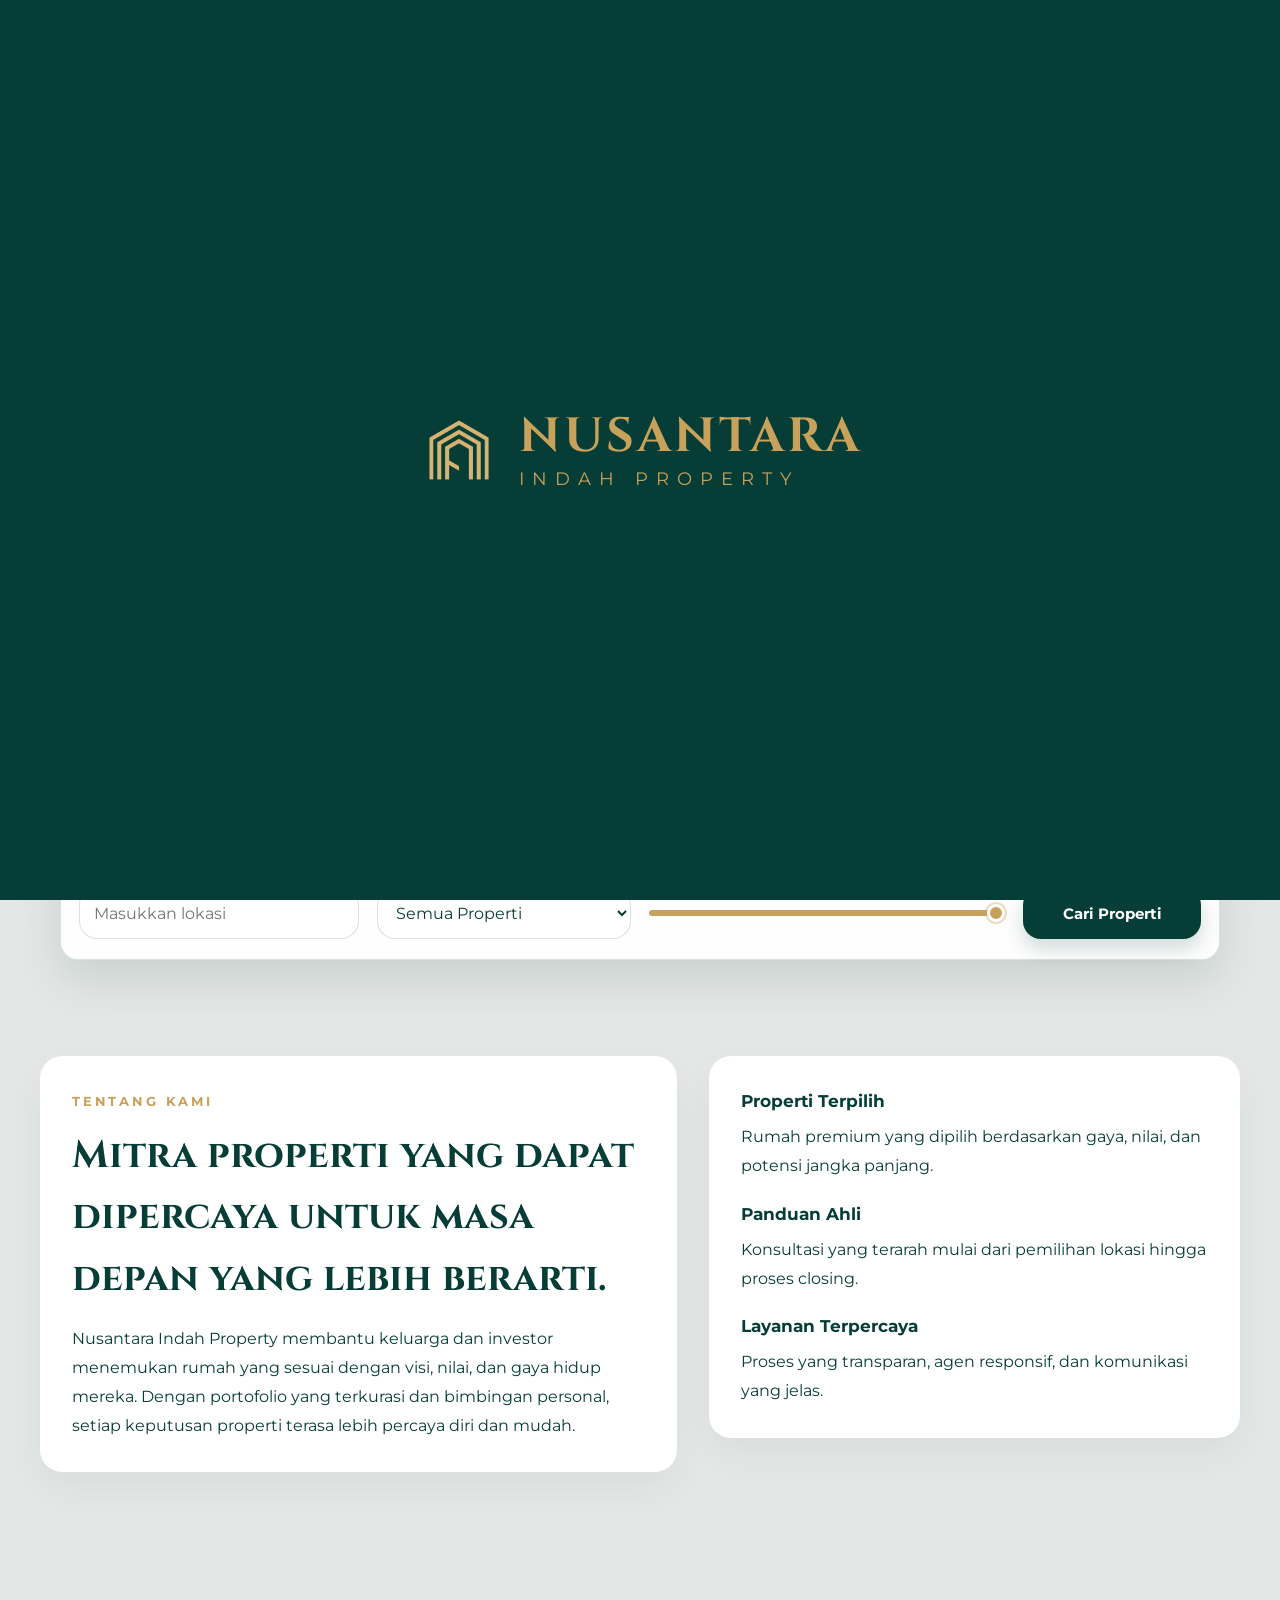
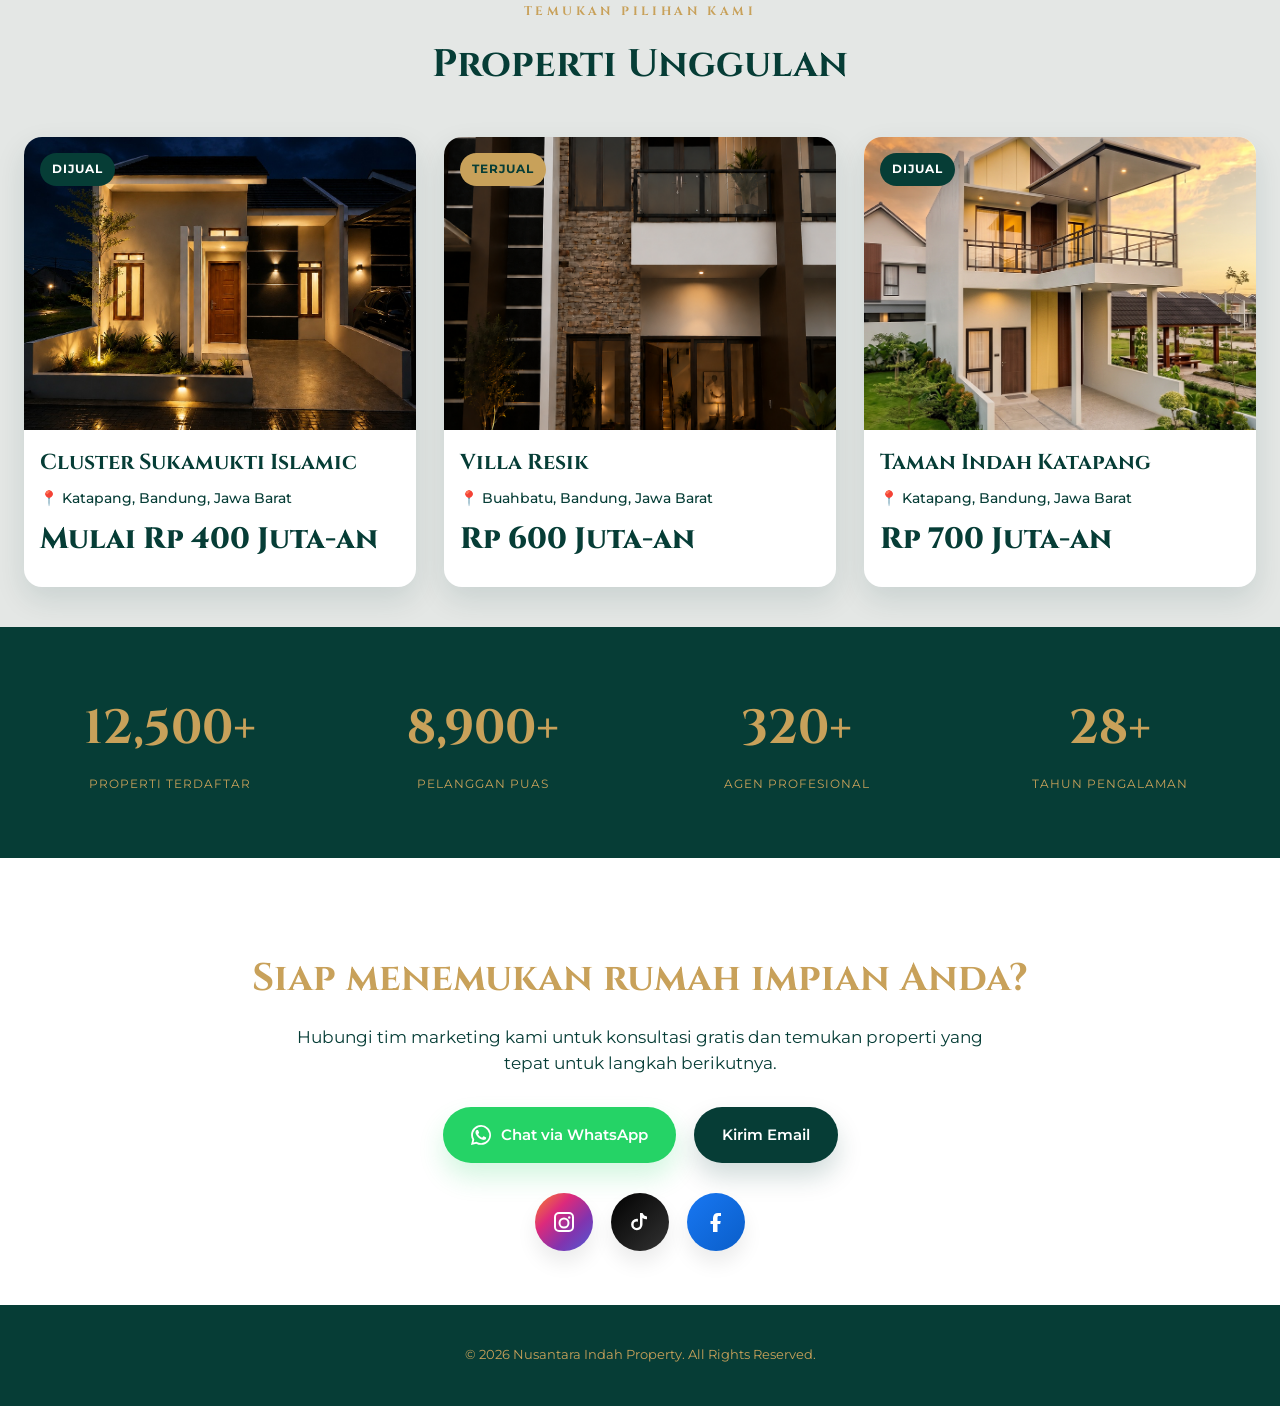
==== commit 2b17b0d7: "big update v2" ====
--- a/index.html
+++ b/index.html
@@ -16,8 +16,104 @@
     <link rel="preconnect" href="https://fonts.gstatic.com" crossorigin>
     <link href="https://fonts.googleapis.com/css2?family=Cinzel:wght@500;600;700&family=Montserrat:wght@300;400;500;600;700&display=swap" rel="stylesheet">
     <link rel="stylesheet" href="style.css">
+    <style>
+        /* Splash Screen CSS */
+        body.splash-active {
+            overflow: hidden;
+        }
+        
+        #splash-screen {
+            position: fixed;
+            top: 0;
+            left: 0;
+            width: 100vw;
+            height: 100vh;
+            background-color: #063D36;
+            display: flex;
+            justify-content: center;
+            align-items: center;
+            z-index: 99999;
+            transition: opacity 1s ease-in-out;
+        }
+        
+        .splash-logo-container {
+            display: flex;
+            align-items: center;
+            justify-content: center;
+        }
+        
+        .splash-logo-img {
+            height: 150px;
+            transition: all 1.2s cubic-bezier(0.25, 1, 0.5, 1);
+        }
+        
+        .splash-logo-text {
+            max-width: 0;
+            opacity: 0;
+            overflow: hidden;
+            white-space: nowrap;
+            padding-left: 0;
+            display: flex;
+            flex-direction: column;
+            justify-content: center;
+            transition: all 1.2s cubic-bezier(0.25, 1, 0.5, 1);
+        }
+        
+        .splash-text-top {
+            font-family: 'Cinzel', serif;
+            font-weight: 700;
+            font-size: 3rem;
+            color: #C8A15A;
+            letter-spacing: 3px;
+            line-height: 1.1;
+        }
+        
+        .splash-text-bottom {
+            font-family: 'Montserrat', sans-serif;
+            font-weight: 400;
+            font-size: 1.1rem;
+            color: #C8A15A;
+            letter-spacing: 8px;
+            line-height: 1.2;
+            margin-top: 4px;
+        }
+        
+        /* Animate State */
+        #splash-screen.animate .splash-logo-img {
+            height: 80px;
+        }
+        
+        #splash-screen.animate .splash-logo-text {
+            max-width: 500px;
+            opacity: 1;
+            padding-left: 20px;
+        }
+
+        /* Mobile tweaks */
+        @media (max-width: 768px) {
+            .splash-logo-img { height: 100px; }
+            #splash-screen.animate .splash-logo-img { height: 50px; }
+            .splash-text-top { font-size: 1.8rem; letter-spacing: 2px; }
+            .splash-text-bottom { font-size: 0.7rem; letter-spacing: 5px; }
+            #splash-screen.animate .splash-logo-text {
+                max-width: 300px;
+                padding-left: 12px;
+            }
+        }
+    </style>
 </head>
-<body>
+<body class="splash-active">
+    <!-- Splash Screen -->
+    <div id="splash-screen">
+        <div class="splash-logo-container">
+            <img src="images/logo/logo-10.png" alt="Nusantara Indah Property" class="splash-logo-img">
+            <div class="splash-logo-text">
+                <div class="splash-text-top">NUSANTARA</div>
+                <div class="splash-text-bottom">INDAH PROPERTY</div>
+            </div>
+        </div>
+    </div>
+
     <nav class="navbar">
         <div class="logo-container">
             <a href="index.html" class="nav-logo-link" aria-label="Kembali ke halaman utama">
@@ -89,12 +185,12 @@
 
     <section id="about" class="about-section">
         <div class="about-content">
-            <div class="about-copy">
+            <div class="about-copy fade-up" style="transition-delay: 0.1s">
                 <span class="section-tag">TENTANG KAMI</span>
                 <h2>Mitra properti yang dapat dipercaya untuk masa depan yang lebih berarti.</h2>
                 <p>Nusantara Indah Property membantu keluarga dan investor menemukan rumah yang sesuai dengan visi, nilai, dan gaya hidup mereka. Dengan portofolio yang terkurasi dan bimbingan personal, setiap keputusan properti terasa lebih percaya diri dan mudah.</p>
             </div>
-            <div class="about-points">
+                        <div class="about-points fade-up" style="transition-delay: 0.3s">
                 <div>
                     <strong>Properti Terpilih</strong>
                     <p>Rumah premium yang dipilih berdasarkan gaya, nilai, dan potensi jangka panjang.</p>
@@ -114,90 +210,120 @@
     <section id="catalog" class="listings-section">
         <div class="section-header">
             <h3>TEMUKAN PILIHAN KAMI</h3>
-            <h2>Properti Unggulan</h2>
+            <h2 class="fade-up">Properti Unggulan</h2>
         </div>
 
         <div class="property-grid">
-            <a class="property-card-link" href="cluster-sukamukti-islamic.html" aria-label="Lihat detail Cluster Sukamukti Islamic">
-                <article class="property-card">
-                <div class="card-img-wrapper">
-                    <span class="badge sale">DIJUAL</span>
-                    <img src="images/Cluster-Sukamukti-Islamic-type36/Area-luar-depan-rumah.jpeg" alt="Tampak depan Cluster Sukamukti Islamic">
-                </div>
-                <div class="card-body">
-                    <h4>Cluster Sukamukti Islamic</h4>
-                    <p class="location">Katapang, Bandung, Jawa Barat</p>
-                    <div class="facilities">
-                        <span>🛏️ 2 Kamar</span>
+            <article class="property-card flip-card fade-up" style="transition-delay: 0.1s">
+                    <div class="flip-card-inner">
+                        <div class="flip-card-front">
+
+                            
+                            <div class="card-img-wrapper">
+                                <span class="badge sale">DIJUAL</span>
+                                <img src="images/Cluster-Sukamukti-Islamic-type36/Area-luar-depan-rumah.jpeg" alt="Tampak depan Cluster Sukamukti Islamic">
+                            </div>
+                            <div class="card-body">
+                                <h4>Cluster Sukamukti Islamic</h4>
+                                <p class="front-location">📍 Katapang, Bandung, Jawa Barat</p>
+                                <div class="price">Mulai Rp 400 Juta-an</div>
+                            </div>
+                        
+                        
+                        </div>
+                        <div class="flip-card-back">
+                            <div class="facilities">
+                                <span>🛏️ 2 Kamar</span>
                         <span>🛁 1 Kamar Mandi</span>
                         <span>📐 Tipe 36 &amp; 45</span>
-                    </div>
-                    <div class="price">Mulai Rp 400 Juta-an</div>
+                            </div>
+                            
+                            <a href="cluster-sukamukti-islamic.html" class="btn-primary" style="margin-top: 20px; display: inline-block; text-decoration: none;">Lihat Detail</a>
+                        </div>
                     </div>
                 </article>
-            </a>
-
-            <a class="property-card-link" href="villa-resik.html" aria-label="Lihat detail Villa Resik">
-                <article class="property-card">
-                <div class="card-img-wrapper">
-                    <span class="badge rent">TERJUAL</span>
-                    <img src="images/villa-resik/tampak-depan-rumah.png" alt="Tampak Depan Villa Resik">
-                </div>
-                <div class="card-body">
-                    <h4>Villa Resik</h4>
-                    <p class="location">Buahbatu, Bandung, Jawa Barat</p>
-                    <div class="facilities">
-                        <span>🛏️ 2 Kamar</span>
+
+            <article class="property-card flip-card fade-up" style="transition-delay: 0.2s">
+                    <div class="flip-card-inner">
+                        <div class="flip-card-front">
+
+                            
+                            <div class="card-img-wrapper">
+                                <span class="badge rent">TERJUAL</span>
+                                <img src="images/villa-resik/tampak-depan-rumah.png" alt="Tampak Depan Villa Resik">
+                            </div>
+                            <div class="card-body">
+                                <h4>Villa Resik</h4>
+                                <p class="front-location">📍 Buahbatu, Bandung, Jawa Barat</p>
+                                <div class="price">Rp 600 Juta-an</div>
+                            </div>
+                        
+                        
+                        </div>
+                        <div class="flip-card-back">
+                            <div class="facilities">
+                                <span>🛏️ 2 Kamar</span>
                         <span>🛁 2 Kamar Mandi</span>
                         <span>📐 Tipe 60</span>
-                    </div>
-                    <div class="price">Rp 600 Juta-an</div>
+                            </div>
+                            
+                            <a href="villa-resik.html" class="btn-primary" style="margin-top: 20px; display: inline-block; text-decoration: none;">Lihat Detail</a>
+                        </div>
                     </div>
                 </article>
-            </a>
-
-            <a class="property-card-link" href="taman-katapang-indah.html" aria-label="Lihat detail Taman Indah Katapang">
-                <article class="property-card">
-                <div class="card-img-wrapper">
-                    <span class="badge sale">DIJUAL</span>
-                    <img src="images/taman-katapang-indah/rumah-tampak-depan.png" alt="Rumah tampak depan Taman Indah Katapang">
-                </div>
-                <div class="card-body">
-                    <h4>Taman Indah Katapang</h4>
-                    <p class="location">Katapang, Bandung, Jawa Barat</p>
-                    <div class="facilities">
-                        <span>🛏️ 2 Kamar</span>
+
+            <article class="property-card flip-card fade-up" style="transition-delay: 0.3s">
+                    <div class="flip-card-inner">
+                        <div class="flip-card-front">
+
+                            
+                            <div class="card-img-wrapper">
+                                <span class="badge sale">DIJUAL</span>
+                                <img src="images/taman-katapang-indah/rumah-tampak-depan.png" alt="Rumah tampak depan Taman Indah Katapang">
+                            </div>
+                            <div class="card-body">
+                                <h4>Taman Indah Katapang</h4>
+                                <p class="front-location">📍 Katapang, Bandung, Jawa Barat</p>
+                                <div class="price">Rp 700 Juta-an</div>
+                            </div>
+                        
+                        
+                        </div>
+                        <div class="flip-card-back">
+                            <div class="facilities">
+                                <span>🛏️ 2 Kamar</span>
                         <span>🛁 2 Kamar Mandi</span>
                         <span>📐 Tipe 70</span>
-                    </div>
-                    <div class="price">Rp 700 Juta-an</div>
+                            </div>
+                            
+                            <a href="taman-katapang-indah.html" class="btn-primary" style="margin-top: 20px; display: inline-block; text-decoration: none;">Lihat Detail</a>
+                        </div>
                     </div>
                 </article>
-            </a>
         </div>
     </section>
 
     <section class="stats-section">
-        <div class="stat-box">
+        <div class="stat-box fade-up" style="transition-delay: 0.1s">
             <h2>12,500+</h2>
             <p>Properti Terdaftar</p>
         </div>
-        <div class="stat-box">
+        <div class="stat-box fade-up" style="transition-delay: 0.2s">
             <h2>8,900+</h2>
             <p>Pelanggan Puas</p>
         </div>
-        <div class="stat-box">
+        <div class="stat-box fade-up" style="transition-delay: 0.3s">
             <h2>320+</h2>
             <p>Agen Profesional</p>
         </div>
-        <div class="stat-box">
+        <div class="stat-box fade-up" style="transition-delay: 0.4s">
             <h2>28+</h2>
             <p>Tahun Pengalaman</p>
         </div>
     </section>
 
     <section id="contact" class="contact-section">
-        <h2>Siap menemukan rumah impian Anda?</h2>
+        <h2 class="fade-up">Siap menemukan rumah impian Anda?</h2>
         <p>Hubungi tim marketing kami untuk konsultasi gratis dan temukan properti yang tepat untuk langkah berikutnya.</p>
         <div class="contact-buttons">
             <a href="https://wa.me/6285121186505" target="_blank" rel="noreferrer" class="btn-wa"><svg viewBox="0 0 24 24" aria-hidden="true"><path d="M20.5 3.5A11.9 11.9 0 0 0 12 0C5.4 0 .1 5.3.1 11.9c0 2.1.5 4.1 1.5 5.9L0 24l6.3-1.6a11.9 11.9 0 0 0 5.7 1.4h.1c6.6 0 11.9-5.3 11.9-11.9 0-3.2-1.2-6.2-3.5-8.4zM12.1 21.8c-1.8 0-3.5-.5-5-1.4l-.4-.2-3.7.9 1-3.6-.2-.4a9.8 9.8 0 1 1 8.3 4.7zm5.4-7.3c-.3-.2-1.8-.9-2.1-1s-.5-.2-.7.2c-.2.3-.8 1-1 1.2-.2.2-.4.2-.7.1-.3-.2-1.3-.5-2.5-1.6-.9-.8-1.6-1.8-1.8-2.1-.2-.3 0-.5.2-.7l.5-.6c.2-.2.2-.4.3-.6 0-.2 0-.4-.1-.6-.1-.2-.7-1.7-.9-2.3-.2-.6-.5-.5-.7-.5h-.6c-.2 0-.6.1-.9.4-.3.3-1.1 1.1-1.1 2.6 0 1.5 1.1 3 1.2 3.2.2.2 2.2 3.4 5.4 4.8.8.3 1.4.5 1.9.7.8.2 1.5.2 2.1.1.7-.1 1.8-.7 2-1.4.2-.7.2-1.3.1-1.4-.1-.1-.3-.2-.6-.4z"/></svg>Chat via WhatsApp</a>
@@ -224,6 +350,27 @@
     </footer>
 
     <script>
+        // Splash Screen Logic
+        document.addEventListener("DOMContentLoaded", () => {
+            const splash = document.getElementById("splash-screen");
+            
+            if (splash) {
+                // Animation phase after 0.5s
+                setTimeout(() => {
+                    splash.classList.add("animate");
+                }, 500);
+
+                // Fade out phase after 3.5s
+                setTimeout(() => {
+                    splash.style.opacity = "0";
+                    setTimeout(() => {
+                        splash.style.display = "none";
+                        document.body.classList.remove("splash-active");
+                    }, 1000);
+                }, 3500);
+            }
+        });
+
         const priceRange = document.getElementById('priceRange');
         const priceOutput = document.getElementById('price-output');
 
@@ -242,5 +389,161 @@
         priceRange.addEventListener('input', updatePriceRange);
         updatePriceRange();
     </script>
+
+    <script>
+        document.querySelectorAll('.flip-card').forEach(card => {
+            card.addEventListener('click', function(e) {
+                // Jangan flip jika user klik link/tombol
+                if (e.target.closest('a')) return;
+                
+                const inner = this.querySelector('.flip-card-inner');
+                if (inner) {
+                    inner.classList.toggle('is-flipped');
+                }
+            });
+        });
+    </script>
+
+    <script>
+        // Intersection Observer for scroll fade up animation
+        document.addEventListener("DOMContentLoaded", () => {
+            const observerOptions = {
+                root: null,
+                rootMargin: '0px',
+                threshold: 0.15
+            };
+
+            const observer = new IntersectionObserver((entries, observer) => {
+                entries.forEach(entry => {
+                    if (entry.isIntersecting) {
+                        entry.target.classList.add('is-visible');
+                        observer.unobserve(entry.target); // Optional: stop observing once visible
+                    }
+                });
+            }, observerOptions);
+
+            document.querySelectorAll('.fade-up').forEach(element => {
+                observer.observe(element);
+            });
+        });
+    </script>
+
+    <!-- Lightbox Modal -->
+    <div class="lightbox-overlay" id="lightbox-overlay">
+        <button class="lightbox-prev" id="lightbox-prev" aria-label="Previous image">&#10094;</button>
+        <div class="lightbox-content">
+            
+            <img class="lightbox-img" id="lightbox-img" src="" alt="Enlarged view">
+        </div>
+        <button class="lightbox-next" id="lightbox-next" aria-label="Next image">&#10095;</button>
+    </div>
+
+    <script>
+        document.addEventListener("DOMContentLoaded", () => {
+            const overlay = document.getElementById('lightbox-overlay');
+            const imgEl = document.getElementById('lightbox-img');
+            const btnPrev = document.getElementById('lightbox-prev');
+            const btnNext = document.getElementById('lightbox-next');
+            
+            let images = [];
+            let currentIndex = 0;
+
+            const refreshLightbox = () => {
+                const triggers = document.querySelectorAll('.lightbox-trigger');
+                images = Array.from(triggers).map(img => img.src);
+                
+                triggers.forEach((trigger) => {
+                    const newTrigger = trigger.cloneNode(true);
+                    trigger.parentNode.replaceChild(newTrigger, trigger);
+                    
+                    newTrigger.addEventListener('click', (e) => {
+                        e.stopPropagation();
+                        currentIndex = images.indexOf(newTrigger.src);
+                        if(currentIndex === -1) currentIndex = 0;
+                        openLightbox(currentIndex);
+                    });
+                });
+            };
+
+            const openLightbox = (index) => {
+                if (images.length === 0) return;
+                imgEl.src = images[index];
+                overlay.classList.add('active');
+                document.body.style.overflow = 'hidden';
+            };
+
+            const closeLightbox = () => {
+                overlay.classList.remove('active');
+                document.body.style.overflow = '';
+            };
+
+            const showPrev = (e) => {
+                if(e) e.stopPropagation();
+                if (images.length === 0) return;
+                currentIndex = (currentIndex - 1 + images.length) % images.length;
+                imgEl.src = images[currentIndex];
+            };
+
+            const showNext = (e) => {
+                if(e) e.stopPropagation();
+                if (images.length === 0) return;
+                currentIndex = (currentIndex + 1) % images.length;
+                imgEl.src = images[currentIndex];
+            };
+
+            btnPrev.addEventListener('click', showPrev);
+            btnNext.addEventListener('click', showNext);
+            overlay.addEventListener('click', (e) => {
+                if (e.target === overlay || e.target.closest('.lightbox-content') === null || e.target === imgEl) {
+                    closeLightbox();
+                }
+            });
+
+            document.addEventListener('keydown', (e) => {
+                if (!overlay.classList.contains('active')) return;
+                if (e.key === 'Escape') closeLightbox();
+                if (e.key === 'ArrowLeft') showPrev();
+                if (e.key === 'ArrowRight') showNext();
+            });
+
+            // Swipe logic
+            let touchstartX = 0;
+            let touchendX = 0;
+            
+            overlay.addEventListener('touchstart', e => {
+                touchstartX = e.changedTouches[0].screenX;
+            }, {passive: true});
+
+            overlay.addEventListener('touchend', e => {
+                touchendX = e.changedTouches[0].screenX;
+                handleSwipe();
+            }, {passive: true});
+
+            function handleSwipe() {
+                const threshold = 50;
+                if (touchendX < touchstartX - threshold) {
+                    showNext(); // Swiped left -> Next
+                }
+                if (touchendX > touchstartX + threshold) {
+                    showPrev(); // Swiped right -> Prev
+                }
+            }
+
+            refreshLightbox();
+            
+            const observer = new MutationObserver((mutations) => {
+                mutations.forEach((mutation) => {
+                    if (mutation.addedNodes.length > 0) {
+                        const hasTrigger = Array.from(mutation.addedNodes).some(node => 
+                            node.nodeType === 1 && (node.classList.contains('lightbox-trigger') || node.querySelector('.lightbox-trigger'))
+                        );
+                        if(hasTrigger) refreshLightbox();
+                    }
+                });
+            });
+            observer.observe(document.body, { childList: true, subtree: true });
+        });
+    </script>
+
 </body>
 </html>
--- a/style.css
+++ b/style.css
@@ -1,12 +1,12 @@
 :root {
     --gold: #c8a15a;
-    --gold-soft: #e5d2a8;
+    --gold-soft: var(--gold);
     --green: #063d36;
-    --green-deep: #022b28;
+    --green-deep: var(--green);
     --white: #ffffff;
-    --off-white: #f4f6f5;
-    --black: #1a1a1a;
-    --gray: #666666;
+    --off-white: #e4e7e5;
+    --black: var(--green);
+    --gray: var(--green);
     --control-radius: 18px;
     --shadow-soft: 0 20px 45px rgba(6, 61, 54, 0.12);
 }
@@ -22,6 +22,10 @@
     scroll-margin-top: 90px;
 }
 
+h1, h2, h3, h4, h5, h6 {
+    font-family: 'Cinzel', serif;
+}
+
 body {
     font-family: 'Montserrat', sans-serif;
     background: var(--off-white);
@@ -52,7 +56,7 @@
     padding: 18px 60px;
     background: rgba(6, 61, 54, 0.92);
     backdrop-filter: blur(10px);
-    box-shadow: 0 8px 24px rgba(0, 0, 0, 0.08);
+    box-shadow: 0 8px 24px rgba(6, 61, 54, 0.08);
 }
 
 .logo-container {
@@ -209,7 +213,8 @@
 .btn-secondary {
     background: rgba(255, 255, 255, 0.08);
     color: var(--white);
-    border: 1px solid rgba(255, 255, 255, 0.22);
+    border: 1px solid rgba(6, 61, 54, 0.15);
+    transition: border-color 0.3s ease, box-shadow 0.3s ease;
 }
 
 .btn-primary:hover,
@@ -224,7 +229,8 @@
     justify-self: end;
     width: min(100%, 300px);
     padding: 26px 22px;
-    border: 1px solid rgba(255, 255, 255, 0.18);
+    border: 1px solid rgba(6, 61, 54, 0.15);
+    transition: border-color 0.3s ease, box-shadow 0.3s ease;
     background: rgba(255, 255, 255, 0.09);
     backdrop-filter: blur(8px);
     border-radius: 18px;
@@ -277,7 +283,8 @@
     width: 100%;
     padding: 20px 18px;
     background: rgba(255, 255, 255, 0.96);
-    border: 1px solid rgba(6, 61, 54, 0.06);
+    border: 1px solid rgba(6, 61, 54, 0.15);
+    transition: border-color 0.3s ease, box-shadow 0.3s ease;
     border-radius: var(--control-radius);
     box-shadow: var(--shadow-soft);
 }
@@ -299,7 +306,7 @@
 .about-points {
     background: var(--white);
     border-radius: 22px;
-    box-shadow: 0 16px 36px rgba(17, 17, 17, 0.05);
+    box-shadow: 0 16px 36px rgba(6, 61, 54, 0.05);
     padding: 32px;
 }
 
@@ -359,9 +366,10 @@
     width: 100%;
     height: 52px;
     padding: 14px 14px;
-    border: 1px solid #dfe5e4;
+    border: 1px solid rgba(6, 61, 54, 0.15);
+    transition: border-color 0.3s ease, box-shadow 0.3s ease;
     border-radius: var(--control-radius);
-    background: #fafafa;
+    background: var(--white);
     font-family: 'Montserrat', sans-serif;
     font-size: 1rem;
     color: var(--black);
@@ -479,25 +487,29 @@
     overflow: hidden;
     background: var(--white);
     border-radius: 18px;
-    box-shadow: 0 16px 36px rgba(17, 17, 17, 0.06);
+    box-shadow: 0 16px 36px rgba(6, 61, 54, 0.06);
     transition: transform 0.25s ease, box-shadow 0.25s ease;
 }
 
 .property-card:hover {
     transform: translateY(-6px);
-    box-shadow: 0 24px 42px rgba(17, 17, 17, 0.1);
+    box-shadow: 0 24px 42px rgba(6, 61, 54, 0.1);
 }
 
 .card-img-wrapper {
     position: relative;
-    height: 250px;
-}
+    flex: 1 1 0;
+    min-height: 200px;
+}
+
 
 .card-img-wrapper img {
     width: 100%;
     height: 100%;
     object-fit: cover;
-}
+    border-radius: 18px 18px 0 0;
+}
+
 
 .badge {
     position: absolute;
@@ -523,13 +535,20 @@
 }
 
 .card-body {
-    padding: 24px 22px 22px;
+    display: flex;
+    flex-direction: column;
+    gap: 6px;
+    padding: 16px 16px 24px 16px;
+    height: max-content;
+    flex: 0 0 auto;
+    text-align: left;
 }
 
 .card-body h4 {
-    margin-bottom: 8px;
-    font-size: 1.5rem;
-    color: var(--black);
+    margin: 0;
+    font-size: 1.35rem;
+    color: var(--green);
+    font-weight: 700;
 }
 
 .location {
@@ -554,7 +573,8 @@
     align-items: center;
     margin-bottom: 28px;
     padding: 10px 16px;
-    border: 1px solid rgba(6, 61, 54, 0.18);
+    border: 1px solid rgba(6, 61, 54, 0.15);
+    transition: border-color 0.3s ease, box-shadow 0.3s ease;
     border-radius: var(--control-radius);
     color: var(--green);
     font-size: 0.84rem;
@@ -574,17 +594,18 @@
     flex-wrap: wrap;
     gap: 12px;
     padding-bottom: 16px;
-    border-bottom: 1px solid #edf0ef;
+    border-bottom: 1px solid var(--gold);
     margin-bottom: 18px;
-    color: #4d4d4d;
+    color: var(--green);
     font-size: 0.86rem;
 }
 
 .price {
     font-family: 'Cinzel', serif;
-    font-size: 1.6rem;
+    font-size: 1.85rem;
     color: var(--green);
-    font-weight: 700;
+    font-weight: 800;
+    margin: 0;
 }
 
 .price small {
@@ -611,7 +632,7 @@
 }
 
 .stat-box p {
-    color: rgba(255, 255, 255, 0.76);
+    color: var(--gold);
     text-transform: uppercase;
     letter-spacing: 0.08em;
     font-size: 0.78rem;
@@ -722,10 +743,10 @@
 }
 
 footer {
-    background: #111111;
-    color: rgba(255, 255, 255, 0.7);
+    background: var(--green);
+    color: var(--gold);
     text-align: center;
-    padding: 24px 20px;
+    padding: 40px 20px;
     font-size: 0.8rem;
 }
 
@@ -810,3 +831,290 @@
         width: 100%;
     }
 }
+
+/* --- 3D Flip Card Styles --- */
+.flip-card {
+    perspective: 1000px;
+    height: 450px;
+    background: transparent !important; /* override original background */
+    box-shadow: none !important; /* override original shadow */
+    overflow: visible !important; /* prevent 3D clipping */
+}
+
+/* We still want the hover float on the whole card */
+.flip-card:hover {
+    transform: translateY(-6px);
+    box-shadow: none !important;
+}
+
+.flip-card-inner {
+    position: relative;
+    width: 100%;
+    height: 100%;
+    transition: transform 0.8s;
+    transform-style: preserve-3d;
+    
+    /* Apply original card styles here so shadow/border radius work properly */
+    background: var(--white);
+    border-radius: 18px;
+    box-shadow: 0 12px 30px rgba(6, 61, 54, 0.12);
+}
+
+.flip-card-inner.is-flipped {
+    transform: rotateY(180deg);
+    box-shadow: 0 24px 42px rgba(6, 61, 54, 0.1);
+}
+
+.flip-card-front, .flip-card-back {
+    width: 100%;
+    height: 100%;
+    display: flex;
+    flex-direction: column;
+    -webkit-backface-visibility: hidden;
+    backface-visibility: hidden;
+    border-radius: 18px;
+    
+}
+
+/* Front side */
+.flip-card-front {
+    position: absolute;
+    top: 0;
+    left: 0;
+}
+
+/* Back side */
+.flip-card-back {
+    position: absolute;
+    transform: rotateY(180deg) translateZ(1px);
+    top: 0;
+    left: 0;
+    transform: rotateY(180deg);
+    background-color: #063D36;
+    color: #C8A15A;
+    display: flex;
+    flex-direction: column;
+    justify-content: center;
+    align-items: center;
+    text-align: center;
+    padding: 24px;
+}
+
+.flip-card-back h4 {
+    color: #C8A15A;
+    margin-bottom: 12px;
+    font-size: 1.4rem;
+}
+
+.flip-card-back .location {
+    color: var(--gold);
+    margin-bottom: 24px;
+    font-size: 0.9rem;
+}
+
+.flip-card-back .facilities {
+    border: none;
+    padding-bottom: 0;
+    color: var(--white); /* off white */
+    justify-content: center;
+    flex-wrap: wrap;
+    gap: 12px;
+    margin-bottom: 30px;
+}
+
+.flip-card-back .btn-primary {
+    background-color: #C8A15A;
+    color: #063D36;
+    border: none;
+    transition: all 0.3s ease;
+}
+.flip-card-back .btn-primary:hover {
+    background-color: #ffffff;
+    transform: scale(1.05);
+}
+
+.flip-card { cursor: pointer; }
+
+/* --- Scroll Fade Up Animation --- */
+.fade-up {
+    opacity: 0;
+    transform: translateY(40px);
+    transition: all 0.8s ease-out;
+}
+
+.fade-up.is-visible {
+    opacity: 1;
+    transform: translateY(0);
+}
+
+.btn-wa, .btn-email, .btn-search {
+    transition: transform 0.25s ease, box-shadow 0.25s ease, background 0.25s ease;
+}
+
+.btn-wa:hover, .btn-email:hover, .btn-search:hover {
+    transform: translateY(-3px);
+    box-shadow: 0 18px 32px rgba(6, 61, 54, 0.2);
+}
+
+.flip-card-back .facilities span {
+    background: rgba(200, 161, 90, 0.15);
+    color: var(--gold);
+    padding: 8px 14px;
+    border-radius: 12px;
+    font-size: 0.82rem;
+    font-weight: 600;
+    display: inline-flex;
+    align-items: center;
+    justify-content: center;
+    border: 1px solid rgba(200, 161, 90, 0.3);
+}
+
+.search-item input:focus, .search-item select:focus, .form-group input:focus {
+    outline: none;
+    border-color: var(--gold);
+    box-shadow: 0 0 0 4px rgba(200, 161, 90, 0.15);
+}
+
+.front-location {
+    color: var(--gray);
+    font-size: 0.9rem;
+    font-weight: 500;
+    margin: 0;
+}
+
+.results-filter {
+    display: flex;
+    flex-wrap: wrap;
+    gap: 12px;
+    margin-bottom: 30px;
+}
+.filter-tag {
+    background: var(--white);
+    color: var(--green);
+    border: 1px solid rgba(6, 61, 54, 0.15);
+    padding: 8px 16px;
+    border-radius: 999px;
+    font-size: 0.9rem;
+    font-weight: 600;
+    box-shadow: 0 4px 12px rgba(6, 61, 54, 0.04);
+}
+.empty-result {
+    grid-column: 1 / -1;
+    text-align: center;
+    padding: 60px 20px;
+    background: var(--white);
+    border-radius: 18px;
+    color: var(--gray);
+    font-size: 1.1rem;
+    box-shadow: 0 16px 36px rgba(6, 61, 54, 0.05);
+}
+
+/* Foolproof fix to hide badge and image bleeding on flip */
+.flip-card-inner.is-flipped .badge {
+    opacity: 0 !important;
+    visibility: hidden;
+    transition: opacity 0.2s ease, visibility 0s 0.2s;
+}
+.flip-card-inner:not(.is-flipped) .badge {
+    opacity: 1;
+    visibility: visible;
+    transition: opacity 0.2s ease 0.4s, visibility 0s 0.4s;
+}
+
+
+
+/* Fix pointer events for hidden faces */
+.flip-card-inner.is-flipped .flip-card-front {
+    pointer-events: none;
+}
+.flip-card-inner:not(.is-flipped) .flip-card-back {
+    pointer-events: none;
+}
+
+.flip-card-front .card-img-wrapper,
+.flip-card-front img,
+.flip-card-front .card-body {
+    -webkit-backface-visibility: hidden;
+    backface-visibility: hidden;
+}
+
+/* The ultimate backface-visibility fix for Safari */
+.flip-card-inner.is-flipped .flip-card-front {
+    opacity: 0;
+    transition: opacity 0s 0.25s;
+}
+.flip-card-inner:not(.is-flipped) .flip-card-front {
+    opacity: 1;
+    transition: opacity 0s 0.25s;
+}
+
+
+/* --- Lightbox Gallery --- */
+.lightbox-overlay {
+    position: fixed;
+    top: 0;
+    left: 0;
+    width: 100%;
+    height: 100%;
+    background: rgba(0, 0, 0, 0.9);
+    z-index: 9999;
+    display: flex;
+    justify-content: center;
+    align-items: center;
+    opacity: 0;
+    visibility: hidden;
+    transition: opacity 0.3s ease, visibility 0s 0.3s;
+}
+.lightbox-overlay.active {
+    opacity: 1;
+    visibility: visible;
+    transition: opacity 0.3s ease, visibility 0s 0s;
+}
+.lightbox-content {
+    position: relative;
+    max-width: 90%;
+    max-height: 90vh;
+    display: flex;
+    justify-content: center;
+    align-items: center;
+}
+.lightbox-img {
+    max-width: 100%;
+    max-height: 90vh;
+    object-fit: contain;
+    border-radius: 8px;
+    box-shadow: 0 10px 40px rgba(0,0,0,0.5);
+    user-select: none;
+}
+.lightbox-prev, .lightbox-next {
+    position: absolute;
+    top: 50%;
+    transform: translateY(-50%);
+    background: rgba(255, 255, 255, 0.15);
+    border: none;
+    color: white;
+    width: 50px;
+    height: 50px;
+    border-radius: 50%;
+    font-size: 1.5rem;
+    cursor: pointer;
+    display: flex;
+    justify-content: center;
+    align-items: center;
+    transition: background 0.3s ease;
+    backdrop-filter: blur(4px);
+    -webkit-backdrop-filter: blur(4px);
+    z-index: 2;
+}
+.lightbox-prev:hover, .lightbox-next:hover {
+    background: rgba(200, 161, 90, 0.9);
+}
+.lightbox-prev { left: 40px; }
+.lightbox-next { right: 40px; }
+@media (max-width: 768px) {
+    .lightbox-prev { left: 10px; }
+    .lightbox-next { right: 10px; }
+    }
+.lightbox-trigger {
+    cursor: zoom-in !important;
+}
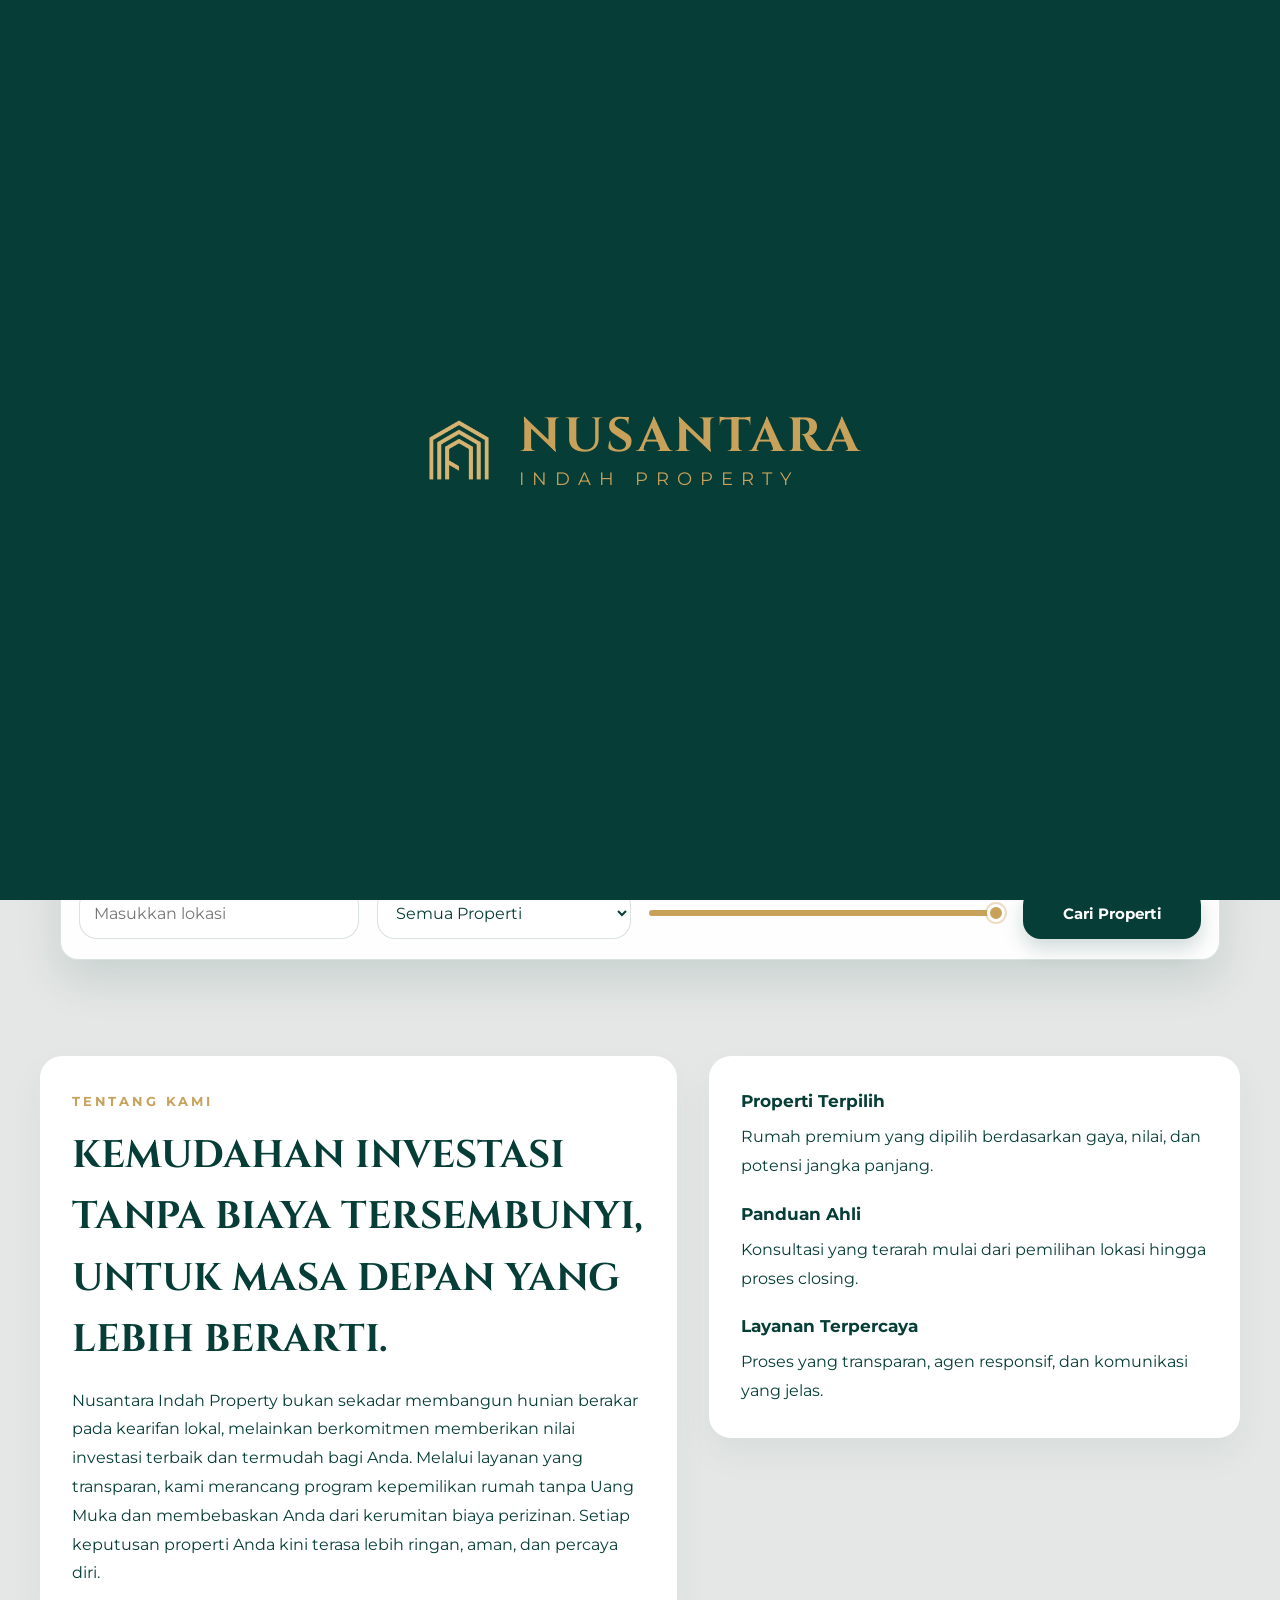
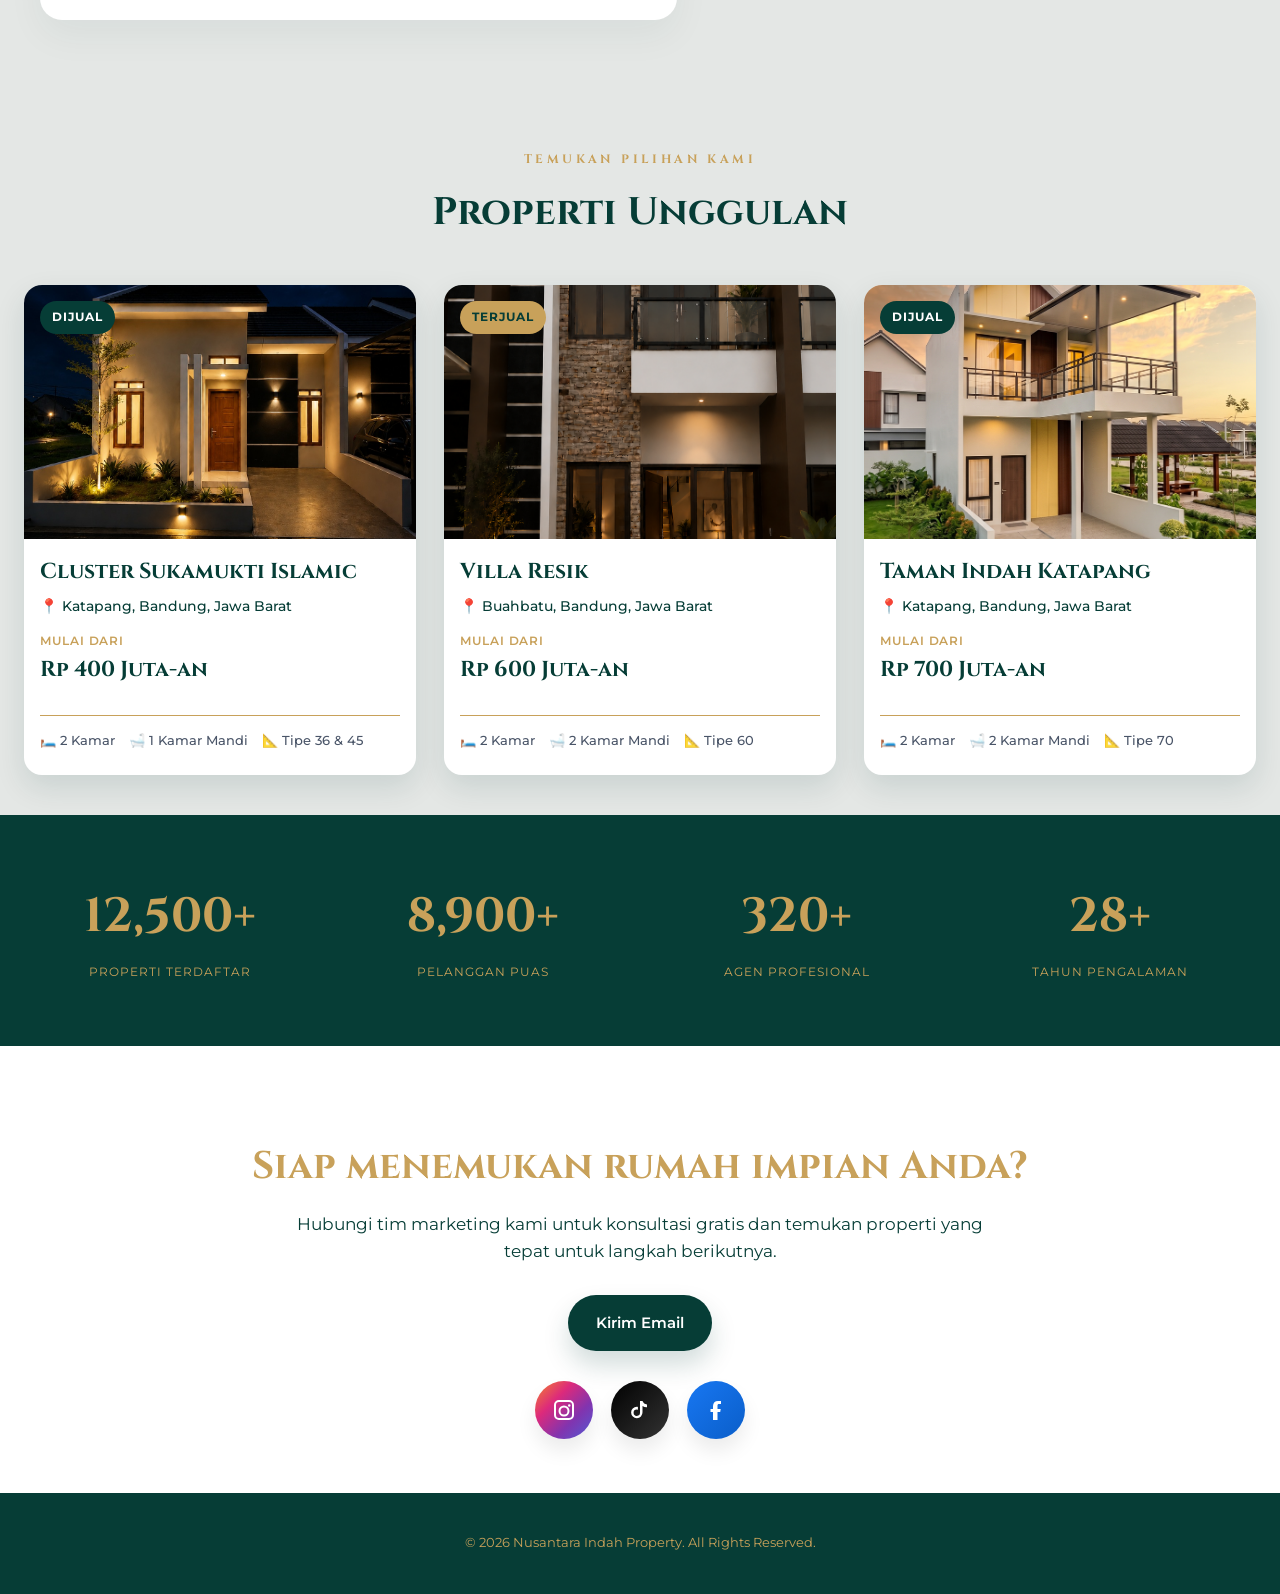
==== commit 5ff4676a: "update copywriting" ====
--- a/index.html
+++ b/index.html
@@ -106,7 +106,7 @@
     <!-- Splash Screen -->
     <div id="splash-screen">
         <div class="splash-logo-container">
-            <img src="images/logo/logo-10.png" alt="Nusantara Indah Property" class="splash-logo-img">
+            <img loading="lazy" src="images/logo/logo-10.png" alt="Nusantara Indah Property" class="splash-logo-img">
             <div class="splash-logo-text">
                 <div class="splash-text-top">NUSANTARA</div>
                 <div class="splash-text-bottom">INDAH PROPERTY</div>
@@ -117,11 +117,16 @@
     <nav class="navbar">
         <div class="logo-container">
             <a href="index.html" class="nav-logo-link" aria-label="Kembali ke halaman utama">
-                <img src="images/logo/logo-06.png" alt="Nusantara Indah Property" class="nav-logo" onerror="this.style.display='none'; document.getElementById('fallback-logo').style.display='inline-block';">
+                <img loading="lazy" src="images/logo/logo-06.png" alt="Nusantara Indah Property" class="nav-logo" onerror="this.style.display='none'; document.getElementById('fallback-logo').style.display='inline-block';">
             </a>
             <span id="fallback-logo" class="fallback-logo">NUSANTARA INDAH</span>
         </div>
 
+        <button class="hamburger-btn" aria-label="Toggle navigation">
+            <span></span>
+            <span></span>
+            <span></span>
+        </button>
         <div class="nav-menu">
             <ul class="nav-links">
                 <li><a href="#home">Beranda</a></li>
@@ -137,9 +142,9 @@
         <div class="hero-overlay"></div>
         <div class="hero-inner">
             <div class="hero-content">
-                <span class="hero-subtitle">TEMUKAN RUANG IDEAL ANDA</span>
-                <h1>Dimana hidup yang elegan dimulai.</h1>
-                <p>Jelajahi hunian premium dan properti investasi terbaik yang dirancang untuk gaya hidup mewah dan kenyamanan modern.</p>
+                <span class="hero-subtitle">GERBANG MENUJU KEHIDUPAN MAPAN KINI LEBIH DEKAT</span>
+                <h1>KPR DP 0% & BEBAS BIAYA LEGALITAS.</h1>
+                <p>Nikmati kemudahan melangkah ke rumah baru hanya dengan membayar booking fee. Kami menanggung sepenuhnya biaya Uang Muka (DP 0%), AJB, Sertifikat, hingga perizinan legalitas.</p>
                 <div class="hero-actions">
                     <a href="#catalog" class="btn-primary">Lihat Properti</a>
                     <a href="#contact" class="btn-secondary">Booking Kunjungan</a>
@@ -187,8 +192,8 @@
         <div class="about-content">
             <div class="about-copy fade-up" style="transition-delay: 0.1s">
                 <span class="section-tag">TENTANG KAMI</span>
-                <h2>Mitra properti yang dapat dipercaya untuk masa depan yang lebih berarti.</h2>
-                <p>Nusantara Indah Property membantu keluarga dan investor menemukan rumah yang sesuai dengan visi, nilai, dan gaya hidup mereka. Dengan portofolio yang terkurasi dan bimbingan personal, setiap keputusan properti terasa lebih percaya diri dan mudah.</p>
+                <h2>KEMUDAHAN INVESTASI TANPA BIAYA TERSEMBUNYI, UNTUK MASA DEPAN YANG LEBIH BERARTI.</h2>
+                <p>Nusantara Indah Property bukan sekadar membangun hunian berakar pada kearifan lokal, melainkan berkomitmen memberikan nilai investasi terbaik dan termudah bagi Anda. Melalui layanan yang transparan, kami merancang program kepemilikan rumah tanpa Uang Muka dan membebaskan Anda dari kerumitan biaya perizinan. Setiap keputusan properti Anda kini terasa lebih ringan, aman, dan percaya diri.</p>
             </div>
                         <div class="about-points fade-up" style="transition-delay: 0.3s">
                 <div>
@@ -221,22 +226,26 @@
                             
                             <div class="card-img-wrapper">
                                 <span class="badge sale">DIJUAL</span>
-                                <img src="images/Cluster-Sukamukti-Islamic-type36/Area-luar-depan-rumah.jpeg" alt="Tampak depan Cluster Sukamukti Islamic">
+                                <img loading="lazy" src="images/Cluster-Sukamukti-Islamic-type36/Area-luar-depan-rumah.jpeg" alt="Tampak depan Cluster Sukamukti Islamic">
                             </div>
                             <div class="card-body">
                                 <h4>Cluster Sukamukti Islamic</h4>
                                 <p class="front-location">📍 Katapang, Bandung, Jawa Barat</p>
-                                <div class="price">Mulai Rp 400 Juta-an</div>
+                                <div class="price-container">
+                                    <span class="price-label">Mulai dari</span>
+                                    <span class="price-value">Rp 400 Juta-an</span>
+                                </div>
+                                <div class="facilities">
+                                <span>🛏️ 2 Kamar</span>
+                        <span>🛁 1 Kamar Mandi</span>
+                        <span>📐 Tipe 36 &amp; 45</span>
+                            </div>
                             </div>
                         
                         
                         </div>
                         <div class="flip-card-back">
-                            <div class="facilities">
-                                <span>🛏️ 2 Kamar</span>
-                        <span>🛁 1 Kamar Mandi</span>
-                        <span>📐 Tipe 36 &amp; 45</span>
-                            </div>
+                            <p class="back-desc">Pilihan cerdas bagi keluarga modern.</p>
                             
                             <a href="cluster-sukamukti-islamic.html" class="btn-primary" style="margin-top: 20px; display: inline-block; text-decoration: none;">Lihat Detail</a>
                         </div>
@@ -250,22 +259,26 @@
                             
                             <div class="card-img-wrapper">
                                 <span class="badge rent">TERJUAL</span>
-                                <img src="images/villa-resik/tampak-depan-rumah.png" alt="Tampak Depan Villa Resik">
+                                <img loading="lazy" src="images/villa-resik/tampak-depan-rumah.png" alt="Tampak Depan Villa Resik">
                             </div>
                             <div class="card-body">
                                 <h4>Villa Resik</h4>
                                 <p class="front-location">📍 Buahbatu, Bandung, Jawa Barat</p>
-                                <div class="price">Rp 600 Juta-an</div>
+                                <div class="price-container">
+                                    <span class="price-label">Mulai dari</span>
+                                    <span class="price-value">Rp 600 Juta-an</span>
+                                </div>
+                                <div class="facilities">
+                                <span>🛏️ 2 Kamar</span>
+                        <span>🛁 2 Kamar Mandi</span>
+                        <span>📐 Tipe 60</span>
+                            </div>
                             </div>
                         
                         
                         </div>
                         <div class="flip-card-back">
-                            <div class="facilities">
-                                <span>🛏️ 2 Kamar</span>
-                        <span>🛁 2 Kamar Mandi</span>
-                        <span>📐 Tipe 60</span>
-                            </div>
+                            <p class="back-desc">Mahakarya arsitektur modern yang memadukan efisiensi tata ruang dengan teknologi pintar (smart home).</p>
                             
                             <a href="villa-resik.html" class="btn-primary" style="margin-top: 20px; display: inline-block; text-decoration: none;">Lihat Detail</a>
                         </div>
@@ -279,22 +292,26 @@
                             
                             <div class="card-img-wrapper">
                                 <span class="badge sale">DIJUAL</span>
-                                <img src="images/taman-katapang-indah/rumah-tampak-depan.png" alt="Rumah tampak depan Taman Indah Katapang">
+                                <img loading="lazy" src="images/taman-katapang-indah/rumah-tampak-depan.png" alt="Rumah tampak depan Taman Indah Katapang">
                             </div>
                             <div class="card-body">
                                 <h4>Taman Indah Katapang</h4>
                                 <p class="front-location">📍 Katapang, Bandung, Jawa Barat</p>
-                                <div class="price">Rp 700 Juta-an</div>
+                                <div class="price-container">
+                                    <span class="price-label">Mulai dari</span>
+                                    <span class="price-value">Rp 700 Juta-an</span>
+                                </div>
+                                <div class="facilities">
+                                <span>🛏️ 2 Kamar</span>
+                        <span>🛁 2 Kamar Mandi</span>
+                        <span>📐 Tipe 70</span>
+                            </div>
                             </div>
                         
                         
                         </div>
                         <div class="flip-card-back">
-                            <div class="facilities">
-                                <span>🛏️ 2 Kamar</span>
-                        <span>🛁 2 Kamar Mandi</span>
-                        <span>📐 Tipe 70</span>
-                            </div>
+                            <p class="back-desc">Rumah ideal berkonsep asri di lingkungan yang aman dan 100% bebas banjir.</p>
                             
                             <a href="taman-katapang-indah.html" class="btn-primary" style="margin-top: 20px; display: inline-block; text-decoration: none;">Lihat Detail</a>
                         </div>
@@ -326,7 +343,7 @@
         <h2 class="fade-up">Siap menemukan rumah impian Anda?</h2>
         <p>Hubungi tim marketing kami untuk konsultasi gratis dan temukan properti yang tepat untuk langkah berikutnya.</p>
         <div class="contact-buttons">
-            <a href="https://wa.me/6285121186505" target="_blank" rel="noreferrer" class="btn-wa"><svg viewBox="0 0 24 24" aria-hidden="true"><path d="M20.5 3.5A11.9 11.9 0 0 0 12 0C5.4 0 .1 5.3.1 11.9c0 2.1.5 4.1 1.5 5.9L0 24l6.3-1.6a11.9 11.9 0 0 0 5.7 1.4h.1c6.6 0 11.9-5.3 11.9-11.9 0-3.2-1.2-6.2-3.5-8.4zM12.1 21.8c-1.8 0-3.5-.5-5-1.4l-.4-.2-3.7.9 1-3.6-.2-.4a9.8 9.8 0 1 1 8.3 4.7zm5.4-7.3c-.3-.2-1.8-.9-2.1-1s-.5-.2-.7.2c-.2.3-.8 1-1 1.2-.2.2-.4.2-.7.1-.3-.2-1.3-.5-2.5-1.6-.9-.8-1.6-1.8-1.8-2.1-.2-.3 0-.5.2-.7l.5-.6c.2-.2.2-.4.3-.6 0-.2 0-.4-.1-.6-.1-.2-.7-1.7-.9-2.3-.2-.6-.5-.5-.7-.5h-.6c-.2 0-.6.1-.9.4-.3.3-1.1 1.1-1.1 2.6 0 1.5 1.1 3 1.2 3.2.2.2 2.2 3.4 5.4 4.8.8.3 1.4.5 1.9.7.8.2 1.5.2 2.1.1.7-.1 1.8-.7 2-1.4.2-.7.2-1.3.1-1.4-.1-.1-.3-.2-.6-.4z"/></svg>Chat via WhatsApp</a>
+            
             <a href="mailto:nusantaraindahproperty@gmail.com" class="btn-email">Kirim Email</a>
         </div>
     </section>
@@ -433,7 +450,7 @@
         <button class="lightbox-prev" id="lightbox-prev" aria-label="Previous image">&#10094;</button>
         <div class="lightbox-content">
             
-            <img class="lightbox-img" id="lightbox-img" src="" alt="Enlarged view">
+            <img loading="lazy" class="lightbox-img" id="lightbox-img" src="" alt="Enlarged view">
         </div>
         <button class="lightbox-next" id="lightbox-next" aria-label="Next image">&#10095;</button>
     </div>
@@ -545,5 +562,92 @@
         });
     </script>
 
+
+    
+    
+
+    
+    <!-- Active Nav Script -->
+    <script>
+        document.addEventListener("DOMContentLoaded", () => {
+            const currentPath = window.location.pathname.split('/').pop() || 'index.html';
+            const navLinks = document.querySelectorAll('.nav-links a:not(.nav-cta)');
+            
+            // For subpages (not index.html), just highlight the matching href
+            if (currentPath !== 'index.html' && currentPath !== '') {
+                navLinks.forEach(link => {
+                    const href = link.getAttribute('href');
+                    if (href && href.includes(currentPath)) {
+                        link.classList.add('active-link');
+                    }
+                });
+                return;
+            }
+
+            // For index.html, use IntersectionObserver to spy on sections
+            const sections = document.querySelectorAll('header, section');
+            const observer = new IntersectionObserver((entries) => {
+                let currentSection = '';
+                entries.forEach(entry => {
+                    if (entry.isIntersecting) {
+                        currentSection = entry.target.getAttribute('id');
+                    }
+                });
+                
+                if (currentSection) {
+                    navLinks.forEach(link => {
+                        link.classList.remove('active-link');
+                        const href = link.getAttribute('href');
+                        if (href && href.includes('#' + currentSection)) {
+                            link.classList.add('active-link');
+                        }
+                    });
+                }
+            }, { rootMargin: '-30% 0px -70% 0px' });
+
+            sections.forEach(section => {
+                if (section.getAttribute('id')) observer.observe(section);
+            });
+        });
+    </script>
+
+    
+
+    <!-- Mobile Menu Script -->
+    <script>
+        document.addEventListener("DOMContentLoaded", () => {
+            const hamburger = document.querySelector('.hamburger-btn');
+            const navMenu = document.querySelector('.nav-menu');
+            
+            if (hamburger && navMenu) {
+                hamburger.addEventListener('click', () => {
+                    hamburger.classList.toggle('active');
+                    navMenu.classList.toggle('active');
+                    
+                    if (navMenu.classList.contains('active')) {
+                        document.body.style.overflow = 'hidden';
+                    } else {
+                        document.body.style.overflow = '';
+                    }
+                });
+                
+                // Close menu when clicking a link
+                document.querySelectorAll('.nav-links a').forEach(link => {
+                    link.addEventListener('click', () => {
+                        hamburger.classList.remove('active');
+                        navMenu.classList.remove('active');
+                        document.body.style.overflow = '';
+                    });
+                });
+            }
+        });
+    </script>
+
+
+    <!-- Floating WhatsApp -->
+    <a href="https://wa.me/6285121186505" target="_blank" rel="noreferrer" class="floating-wa" aria-label="Chat WhatsApp">
+        <svg viewBox="0 0 24 24" aria-hidden="true"><path d="M20.5 3.5A11.9 11.9 0 0 0 12 0C5.4 0 .1 5.3.1 11.9c0 2.1.5 4.1 1.5 5.9L0 24l6.3-1.6a11.9 11.9 0 0 0 5.7 1.4h.1c6.6 0 11.9-5.3 11.9-11.9 0-3.2-1.2-6.2-3.5-8.4zM12.1 21.8c-1.8 0-3.5-.5-5-1.4l-.4-.2-3.7.9 1-3.6-.2-.4a9.8 9.8 0 1 1 8.3 4.7zm5.4-7.3c-.3-.2-1.8-.9-2.1-1s-.5-.2-.7.2c-.2.3-.8 1-1 1.2-.2.2-.4.2-.7.1-.3-.2-1.3-.5-2.5-1.6-.9-.8-1.6-1.8-1.8-2.1-.2-.3 0-.5.2-.7l.5-.6c.2-.2.2-.4.3-.6 0-.2 0-.4-.1-.6-.1-.2-.7-1.7-.9-2.3-.2-.6-.5-.5-.7-.5h-.6c-.2 0-.6.1-.9.4-.3.3-1.1 1.1-1.1 2.6 0 1.5 1.1 3 1.2 3.2.2.2 2.2 3.4 5.4 4.8.8.3 1.4.5 1.9.7.8.2 1.5.2 2.1.1.7-.1 1.8-.7 2-1.4.2-.7.2-1.3.1-1.4-.1-.1-.3-.2-.6-.4z"/></svg>
+    </a>
+
 </body>
 </html>
--- a/style.css
+++ b/style.css
@@ -794,17 +794,9 @@
 }
 
 @media (max-width: 620px) {
-    .navbar {
-        flex-direction: column;
-        gap: 14px;
-        padding-top: 18px;
-        padding-bottom: 18px;
-    }
-
-    .nav-links {
-        flex-wrap: wrap;
-        justify-content: center;
-    }
+    /* removed */
+
+    /* removed */
 
     .hero {
         min-height: 78vh;
@@ -835,7 +827,7 @@
 /* --- 3D Flip Card Styles --- */
 .flip-card {
     perspective: 1000px;
-    height: 450px;
+    height: 490px;
     background: transparent !important; /* override original background */
     box-shadow: none !important; /* override original shadow */
     overflow: visible !important; /* prevent 3D clipping */
@@ -912,14 +904,16 @@
     font-size: 0.9rem;
 }
 
-.flip-card-back .facilities {
-    border: none;
+.card-body .facilities {
+    display: flex;
+    flex-wrap: wrap;
+    gap: 14px;
+    margin-top: 14px;
+    padding-top: 14px;
+    border-top: 1px solid var(--gold);
+    border-bottom: none;
     padding-bottom: 0;
-    color: var(--white); /* off white */
-    justify-content: center;
-    flex-wrap: wrap;
-    gap: 12px;
-    margin-bottom: 30px;
+    margin-bottom: 0;
 }
 
 .flip-card-back .btn-primary {
@@ -956,17 +950,16 @@
     box-shadow: 0 18px 32px rgba(6, 61, 54, 0.2);
 }
 
-.flip-card-back .facilities span {
-    background: rgba(200, 161, 90, 0.15);
-    color: var(--gold);
-    padding: 8px 14px;
-    border-radius: 12px;
+.card-body .facilities span {
+    background: transparent;
+    color: #4a5568;
+    padding: 0;
     font-size: 0.82rem;
-    font-weight: 600;
+    font-weight: 500;
     display: inline-flex;
     align-items: center;
-    justify-content: center;
-    border: 1px solid rgba(200, 161, 90, 0.3);
+    gap: 4px;
+    border: none;
 }
 
 .search-item input:focus, .search-item select:focus, .form-group input:focus {
@@ -1118,3 +1111,263 @@
 .lightbox-trigger {
     cursor: zoom-in !important;
 }
+
+
+@media (max-width: 768px) {
+    
+}
+
+
+/* --- Active Nav Link --- */
+.nav-links a.active-link {
+    color: var(--gold);
+    font-weight: 600;
+}
+.nav-links a.active-link::after {
+    content: '';
+    display: block;
+    width: 100%;
+    height: 2px;
+    background: var(--gold);
+    margin-top: 4px;
+    border-radius: 2px;
+}
+
+
+/* --- Responsive Navbar Update --- */
+.hamburger-btn {
+    display: none;
+    background: transparent;
+    border: none;
+    cursor: pointer;
+    padding: 0;
+    z-index: 1001; /* Keep above menu */
+}
+.hamburger-btn span {
+    display: block;
+    width: 25px;
+    height: 3px;
+    background-color: var(--white);
+    margin: 5px 0;
+    border-radius: 3px;
+    transition: all 0.3s ease;
+}
+
+@media (max-width: 768px) {
+    .navbar {
+        flex-direction: row !important;
+        justify-content: space-between !important;
+        padding: 16px 24px !important;
+    }
+    .hamburger-btn {
+        display: block;
+    }
+    .hamburger-btn.active span:nth-child(1) {
+        transform: translateY(8px) rotate(45deg);
+    }
+    .hamburger-btn.active span:nth-child(2) {
+        opacity: 0;
+    }
+    .hamburger-btn.active span:nth-child(3) {
+        transform: translateY(-8px) rotate(-45deg);
+    }
+
+    .nav-menu {
+        position: fixed;
+        top: 0;
+        right: -100%;
+        width: 100%;
+        height: 100vh;
+        background: rgba(6, 61, 54, 0.98);
+        display: flex;
+        align-items: center;
+        justify-content: center;
+        transition: right 0.4s ease;
+        z-index: 1000;
+    }
+    .nav-menu.active {
+        right: 0;
+    }
+    
+    .nav-links {
+        display: grid !important;
+        grid-template-columns: 1fr 1fr;
+        gap: 16px !important;
+        width: 85%;
+        padding: 0;
+    }
+    .nav-links li {
+        width: 100%;
+        list-style: none;
+    }
+    .nav-links a {
+        display: flex;
+        justify-content: center;
+        align-items: center;
+        width: 100%;
+        padding: 18px 10px;
+        border: 1px solid rgba(255, 255, 255, 0.2);
+        border-radius: 12px;
+        text-align: center;
+        font-size: 15px;
+        background: rgba(255, 255, 255, 0.05);
+        box-sizing: border-box;
+    }
+    .nav-links li:last-child {
+        grid-column: span 2;
+    }
+    .nav-links a.nav-cta {
+        background: var(--gold);
+        border: 1px solid var(--gold);
+        color: var(--green) !important;
+        border-radius: 12px;
+    }
+}
+
+@media (max-width: 768px) {
+
+    /* Fix active link gold line bug on mobile grid */
+    .nav-links a.active-link::after {
+        display: none !important;
+    }
+    .nav-links a.active-link {
+        border-color: var(--gold) !important;
+        background: rgba(200, 161, 90, 0.1) !important;
+    }
+
+}
+
+
+/* --- Detail Content Grid --- */
+.detail-info-section {
+    margin-top: 60px;
+}
+.detail-content-grid {
+    display: grid;
+    grid-template-columns: 2fr 1.2fr;
+    gap: 32px;
+}
+.detail-box {
+    background: var(--white);
+    padding: 32px;
+    border-radius: 16px;
+    box-shadow: 0 10px 30px rgba(6, 61, 54, 0.05);
+}
+.detail-box h3 {
+    color: #063d36;
+    margin-bottom: 20px;
+    font-size: 1.25rem;
+    border-bottom: 2px solid #c8a15a;
+    padding-bottom: 10px;
+    display: inline-block;
+    font-family: 'Cinzel', serif;
+}
+.detail-box p {
+    line-height: 1.8;
+    color: #4a5568;
+    margin-bottom: 16px;
+    font-size: 0.95rem;
+}
+.detail-box strong {
+    color: #063d36;
+}
+.detail-box ul {
+    list-style: none;
+    padding: 0;
+}
+.detail-box ul li {
+    padding: 12px 0;
+    border-bottom: 1px solid rgba(6, 61, 54, 0.1);
+    color: #4a5568;
+    position: relative;
+    padding-left: 28px;
+    font-size: 0.95rem;
+}
+.detail-box ul li::before {
+    content: '✓';
+    position: absolute;
+    left: 0;
+    color: #c8a15a;
+    font-weight: bold;
+    font-size: 1.1rem;
+}
+.detail-box ul li:last-child {
+    border-bottom: none;
+}
+.back-desc {
+    font-size: 1rem;
+    color: rgba(255, 255, 255, 0.9);
+    font-weight: 400;
+    font-style: italic;
+    margin-bottom: 26px;
+    line-height: 1.6;
+    padding: 0 10px;
+}
+@media (max-width: 768px) {
+    .detail-content-grid {
+        grid-template-columns: 1fr;
+    }
+}
+
+
+/* --- Floating WhatsApp --- */
+.floating-wa {
+    position: fixed;
+    bottom: 30px;
+    right: 30px;
+    width: 60px;
+    height: 60px;
+    background-color: #25D366;
+    color: white;
+    border-radius: 50%;
+    display: flex;
+    justify-content: center;
+    align-items: center;
+    box-shadow: 0 4px 15px rgba(37, 211, 102, 0.4);
+    z-index: 9999;
+    text-decoration: none;
+    transition: transform 0.3s ease, box-shadow 0.3s ease;
+}
+.floating-wa:hover {
+    transform: scale(1.1);
+    box-shadow: 0 6px 20px rgba(37, 211, 102, 0.6);
+}
+.floating-wa svg {
+    width: 34px;
+    height: 34px;
+    fill: currentColor;
+}
+@media (max-width: 768px) {
+    .floating-wa {
+        bottom: 20px;
+        right: 20px;
+        width: 55px;
+        height: 55px;
+    }
+    .floating-wa svg {
+        width: 30px;
+        height: 30px;
+    }
+}
+
+
+/* --- Elegant Price Container --- */
+.price-container {
+    margin: 8px 0;
+}
+.price-label {
+    display: block;
+    font-size: 0.72rem;
+    color: var(--gold);
+    text-transform: uppercase;
+    letter-spacing: 0.08em;
+    margin-bottom: 2px;
+    font-weight: 600;
+}
+.price-value {
+    display: block;
+    font-family: 'Cinzel', serif;
+    font-size: 1.35rem;
+    font-weight: 700;
+    color: #063d36;
+}
